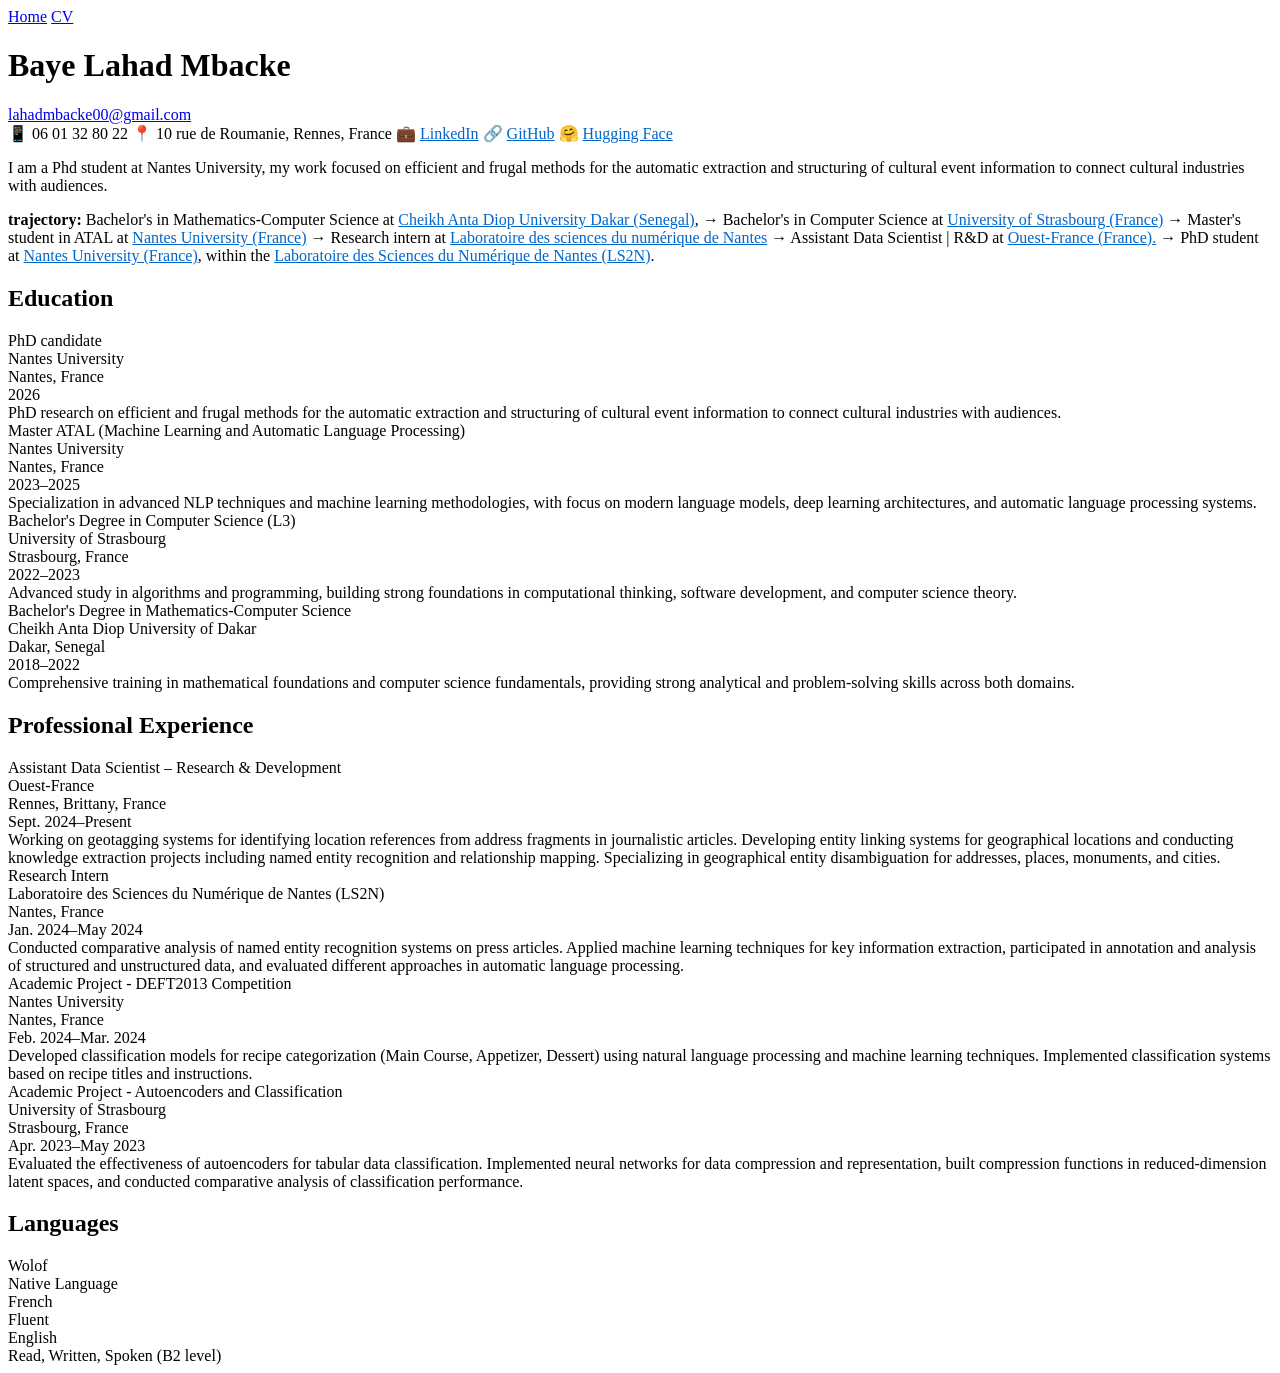
==== index.html @ a0cde493 "Update my resume" ====
<!DOCTYPE html>
<html lang="en">
<head>
    <meta charset="UTF-8">
    <meta name="viewport" content="width=device-width, initial-scale=1.0">
    <link rel="stylesheet" href="style.css">


    <title>Baye Lahad Mbacke</title>

</head>
<body>
    <nav class="nav">
        <a href="#" class="active">Home</a>
       <!-- <a href="#">Research</a>
        <a href="#">Publications</a>
        <a href="#">Code & Data</a>
        <a href="#">Students</a>
        <a href="#">Service</a> -->
         <a href="Resume_PHD.pdf" target="_blank">CV</a>
    </nav>

    <div class="header">
        <h1 class="name">Baye Lahad Mbacke</h1>
        <a href="mailto:lahadmbacke00@gmail.com" class="email">lahadmbacke00@gmail.com</a>
        
        <div class="contact-info">
            <span>📱 06 01 32 80 22</span>
            <span>📍 10 rue de Roumanie, Rennes, France</span>
            <span>💼 <a href="https://linkedin.com/in/baye-lahad-mbacke" style="color: #0066cc;">LinkedIn</a></span>
            <span>🔗 <a href="https://github.com/LahadMbacke" style="color: #0066cc;">GitHub</a></span>
            <span>🤗 <a href="https://huggingface.co/Lahad" style="color: #0066cc;">Hugging Face</a></span>

        </div>
        
        <p class="bio">
            I am a Phd student at Nantes University, my work focused on efficient and frugal 
            methods for the automatic extraction and structuring of cultural event information
            to connect cultural industries with audiences.
        </p>
        
        <p class="trajectory">
            <strong>trajectory:</strong> Bachelor's in Mathematics-Computer Science at <span><a href="https://www.ucad.sn/" style="color: #0066cc;">Cheikh Anta Diop University Dakar (Senegal)</a></span>, 
            → Bachelor's in Computer Science at <span><a href="https://www.unistra.fr/" style="color: #0066cc;">University of Strasbourg (France)</a></span>
            → Master's student in ATAL at <span><a href="https://www.univ-nantes.fr/" style="color: #0066cc;">Nantes University (France)</a></span> → Research intern at <span><a href="https://www.ls2n.fr/equipe/taln/" style="color: #0066cc;">Laboratoire des sciences du numérique de Nantes</a></span>
            → Assistant Data Scientist | R&D at <span><a href="https://www.ouest-france.fr/" style="color: #0066cc;">Ouest-France (France).</a></span>
            → PhD student at <span><a href="https://www.univ-nantes.fr/" style="color: #0066cc;">Nantes University (France)</a></span>, within the <span><a href="https://www.ls2n.fr/equipe/taln/" style="color: #0066cc;">Laboratoire des Sciences du Numérique de Nantes (LS2N)</a></span>.
        </p>
    </div>

    <div class="section">
        <h2>Education</h2>

         <div class="education-item">
            <div class="item-header">
                <div>
                    <div class="item-title">PhD candidate </div>
                    <div class="item-institution">Nantes University</div>
                    <div class="item-location">Nantes, France</div>
                </div>
                <div class="item-date">2026</div>
            </div>
            <div class="item-description">
            PhD research on efficient and frugal methods for the automatic extraction and structuring of cultural event information to connect cultural industries with audiences.        </div>
        
        <div class="education-item">
            <div class="item-header">
                <div>
                    <div class="item-title">Master ATAL (Machine Learning and Automatic Language Processing)</div>
                    <div class="item-institution">Nantes University</div>
                    <div class="item-location">Nantes, France</div>
                </div>
                <div class="item-date">2023–2025</div>
            </div>
            <div class="item-description">
                Specialization in advanced NLP techniques and machine learning methodologies, with focus on modern language models, deep learning architectures, and automatic language processing systems.
            </div>
        </div>

        <div class="education-item">
            <div class="item-header">
                <div>
                    <div class="item-title">Bachelor's Degree in Computer Science (L3)</div>
                    <div class="item-institution">University of Strasbourg</div>
                    <div class="item-location">Strasbourg, France</div>
                </div>
                <div class="item-date">2022–2023</div>
            </div>
            <div class="item-description">
                Advanced study in algorithms and programming, building strong foundations in computational thinking, software development, and computer science theory.
            </div>
        </div>

        <div class="education-item">
            <div class="item-header">
                <div>
                    <div class="item-title">Bachelor's Degree in Mathematics-Computer Science</div>
                    <div class="item-institution">Cheikh Anta Diop University of Dakar</div>
                    <div class="item-location">Dakar, Senegal</div>
                </div>
                <div class="item-date">2018–2022</div>
            </div>
            <div class="item-description">
                Comprehensive training in mathematical foundations and computer science fundamentals, providing strong analytical and problem-solving skills across both domains.
            </div>
        </div>
    </div>

    <div class="section">
        <h2>Professional Experience</h2>
        
        <div class="experience-item">
            <div class="item-header">
                <div>
                    <div class="item-title">Assistant Data Scientist – Research & Development</div>
                    <div class="item-institution">Ouest-France</div>
                    <div class="item-location">Rennes, Brittany, France</div>
                </div>
                <div class="item-date">Sept. 2024–Present</div>
            </div>
            <div class="item-description">
                Working on geotagging systems for identifying location references from address fragments in journalistic articles. Developing entity linking systems for geographical locations and conducting knowledge extraction projects including named entity recognition and relationship mapping. Specializing in geographical entity disambiguation for addresses, places, monuments, and cities.
            </div>
        </div>

        <div class="experience-item">
            <div class="item-header">
                <div>
                    <div class="item-title">Research Intern</div>
                    <div class="item-institution">Laboratoire des Sciences du Numérique de Nantes (LS2N)</div>
                    <div class="item-location">Nantes, France</div>
                </div>
                <div class="item-date">Jan. 2024–May 2024</div>
            </div>
            <div class="item-description">
                Conducted comparative analysis of named entity recognition systems on press articles. Applied machine learning techniques for key information extraction, participated in annotation and analysis of structured and unstructured data, and evaluated different approaches in automatic language processing.
            </div>
        </div>

        <div class="experience-item">
            <div class="item-header">
                <div>
                    <div class="item-title">Academic Project - DEFT2013 Competition</div>
                    <div class="item-institution">Nantes University</div>
                    <div class="item-location">Nantes, France</div>
                </div>
                <div class="item-date">Feb. 2024–Mar. 2024</div>
            </div>
            <div class="item-description">
                Developed classification models for recipe categorization (Main Course, Appetizer, Dessert) using natural language processing and machine learning techniques. Implemented classification systems based on recipe titles and instructions.
            </div>
        </div>

        <div class="experience-item">
            <div class="item-header">
                <div>
                    <div class="item-title">Academic Project - Autoencoders and Classification</div>
                    <div class="item-institution">University of Strasbourg</div>
                    <div class="item-location">Strasbourg, France</div>
                </div>
                <div class="item-date">Apr. 2023–May 2023</div>
            </div>
            <div class="item-description">
                Evaluated the effectiveness of autoencoders for tabular data classification. Implemented neural networks for data compression and representation, built compression functions in reduced-dimension latent spaces, and conducted comparative analysis of classification performance.
            </div>
        </div>
    </div>


    <div class="section">
        <h2>Languages</h2>
        <div class="languages-section">
            <div class="language-item">
                <div class="language-name">Wolof</div>
                <div class="language-level">Native Language</div>
            </div>
            <div class="language-item">
                <div class="language-name">French</div>
                <div class="language-level">Fluent</div>
            </div>
            <div class="language-item">
                <div class="language-name">English</div>
                <div class="language-level">Read, Written, Spoken (B2 level)</div>
            </div>
        </div>
    </div>
</body>
</html>
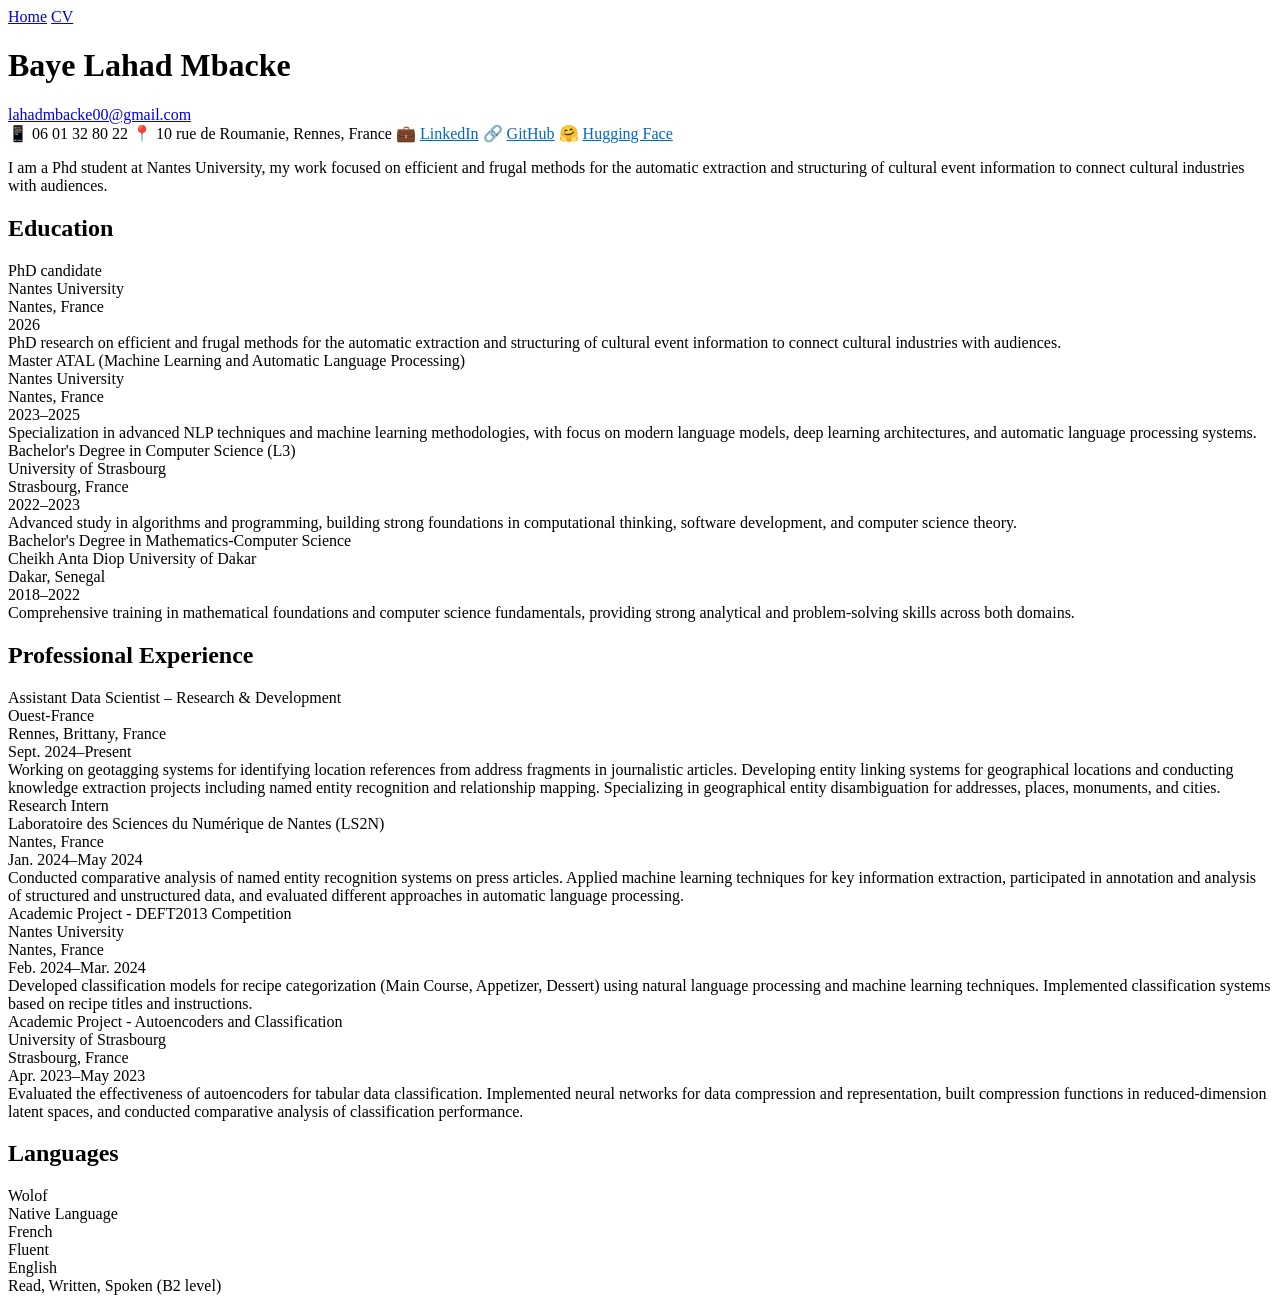
==== commit 176b7d11: "Comment out trajectory paragraph in index.html" ====
--- a/index.html
+++ b/index.html
@@ -39,13 +39,13 @@
             to connect cultural industries with audiences.
         </p>
         
-        <p class="trajectory">
+        <!-- <p class="trajectory">
             <strong>trajectory:</strong> Bachelor's in Mathematics-Computer Science at <span><a href="https://www.ucad.sn/" style="color: #0066cc;">Cheikh Anta Diop University Dakar (Senegal)</a></span>, 
             → Bachelor's in Computer Science at <span><a href="https://www.unistra.fr/" style="color: #0066cc;">University of Strasbourg (France)</a></span>
             → Master's student in ATAL at <span><a href="https://www.univ-nantes.fr/" style="color: #0066cc;">Nantes University (France)</a></span> → Research intern at <span><a href="https://www.ls2n.fr/equipe/taln/" style="color: #0066cc;">Laboratoire des sciences du numérique de Nantes</a></span>
             → Assistant Data Scientist | R&D at <span><a href="https://www.ouest-france.fr/" style="color: #0066cc;">Ouest-France (France).</a></span>
             → PhD student at <span><a href="https://www.univ-nantes.fr/" style="color: #0066cc;">Nantes University (France)</a></span>, within the <span><a href="https://www.ls2n.fr/equipe/taln/" style="color: #0066cc;">Laboratoire des Sciences du Numérique de Nantes (LS2N)</a></span>.
-        </p>
+        </p> -->
     </div>
 
     <div class="section">
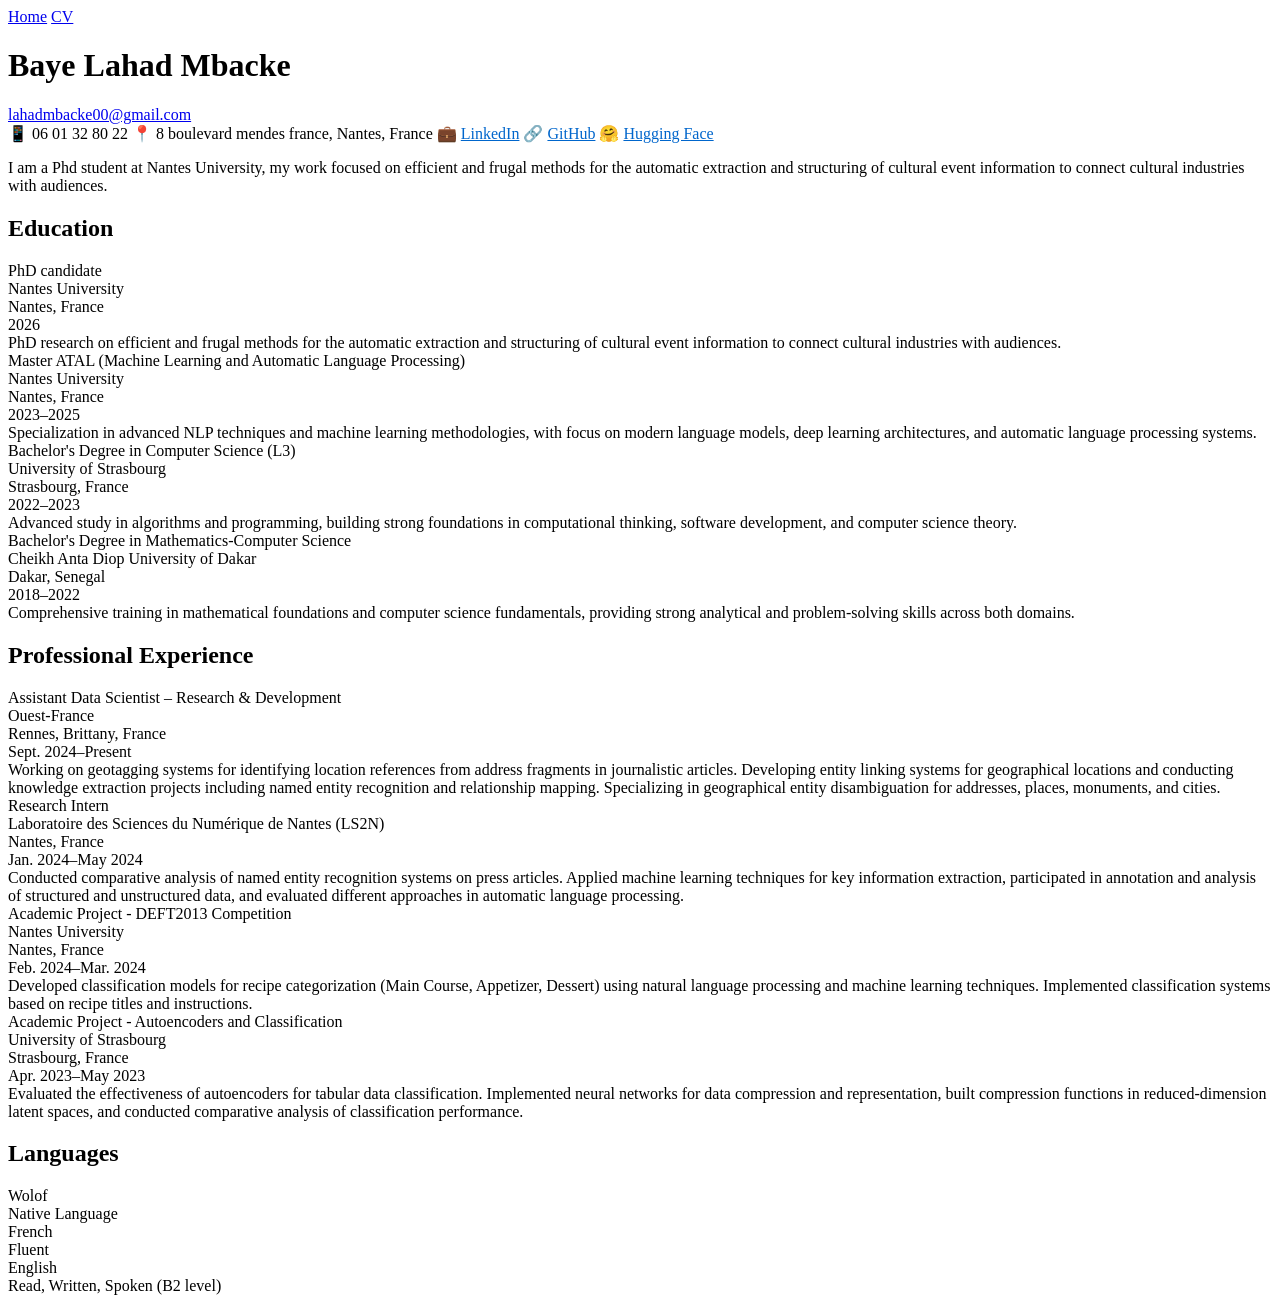
==== commit 65765589: "Update contact address in index.html" ====
--- a/index.html
+++ b/index.html
@@ -26,7 +26,7 @@
         
         <div class="contact-info">
             <span>📱 06 01 32 80 22</span>
-            <span>📍 10 rue de Roumanie, Rennes, France</span>
+            <span>📍 8 boulevard mendes france, Nantes, France</span>
             <span>💼 <a href="https://linkedin.com/in/baye-lahad-mbacke" style="color: #0066cc;">LinkedIn</a></span>
             <span>🔗 <a href="https://github.com/LahadMbacke" style="color: #0066cc;">GitHub</a></span>
             <span>🤗 <a href="https://huggingface.co/Lahad" style="color: #0066cc;">Hugging Face</a></span>
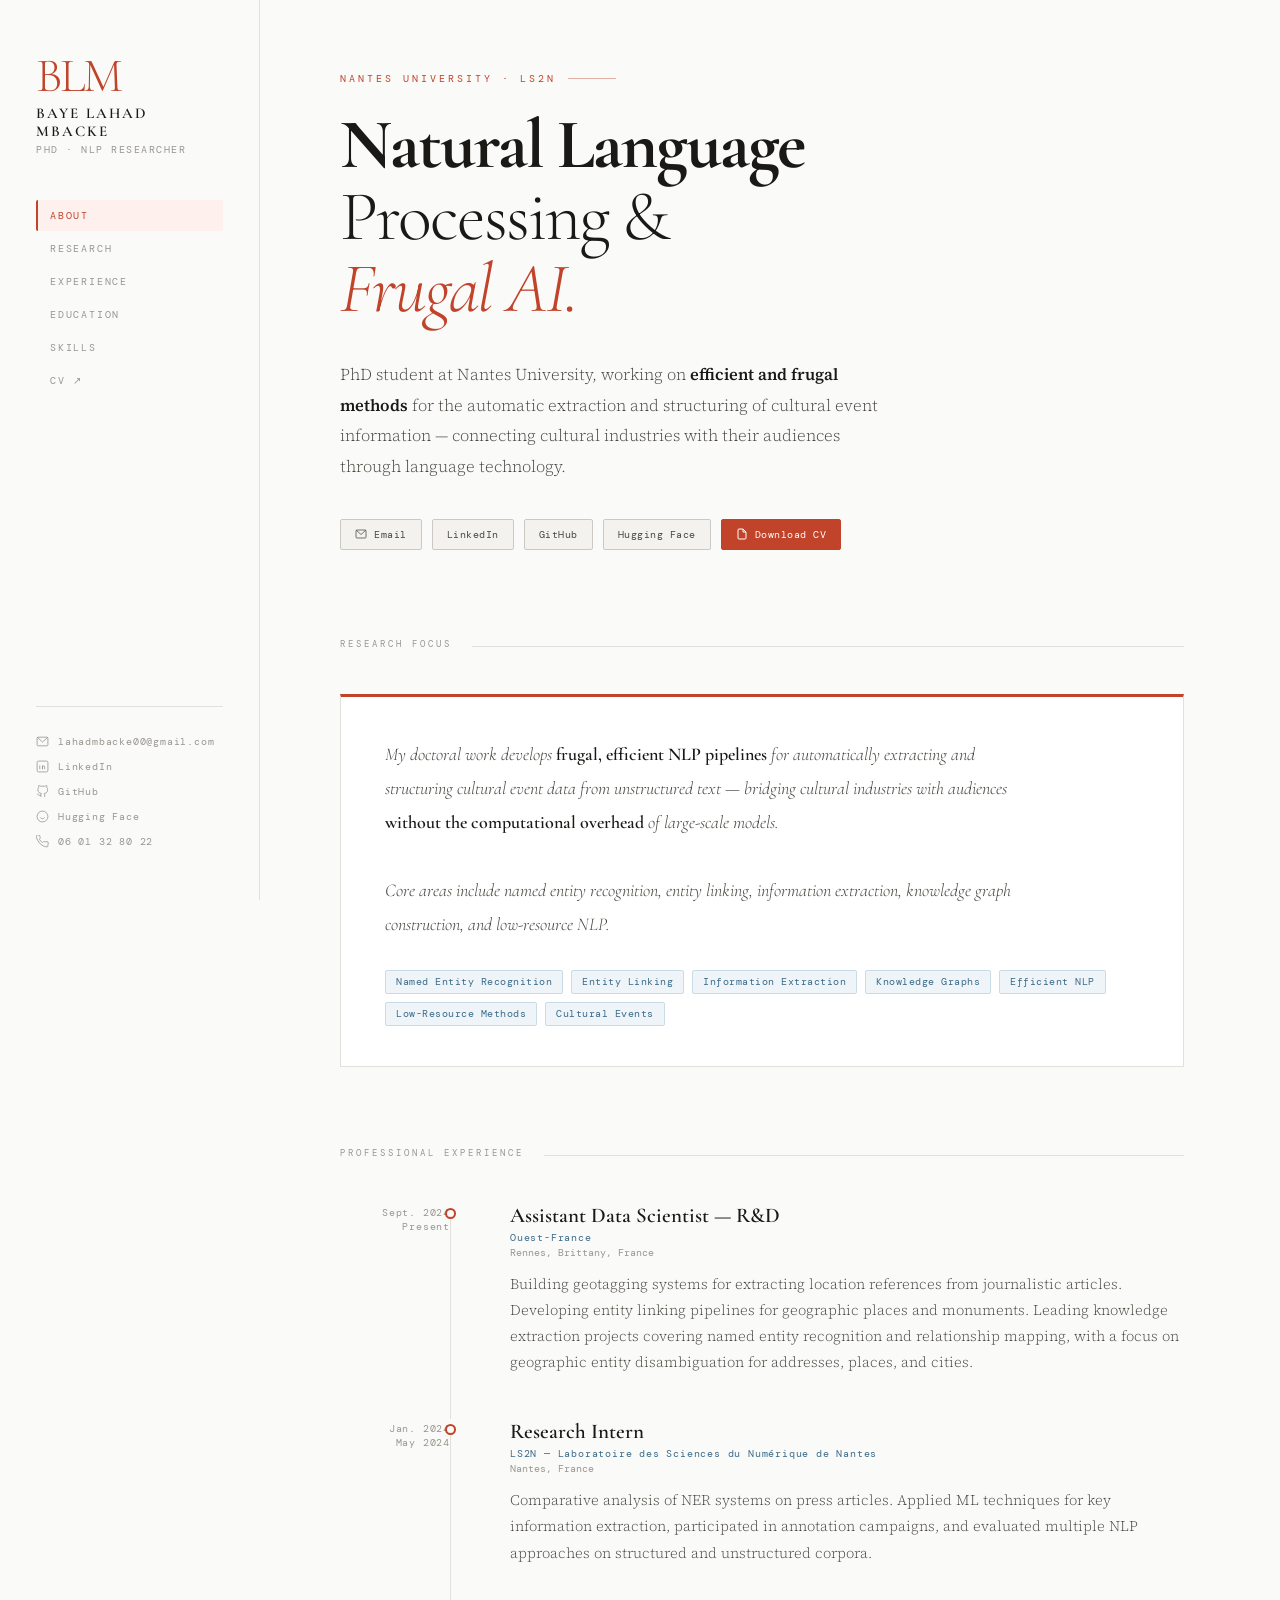
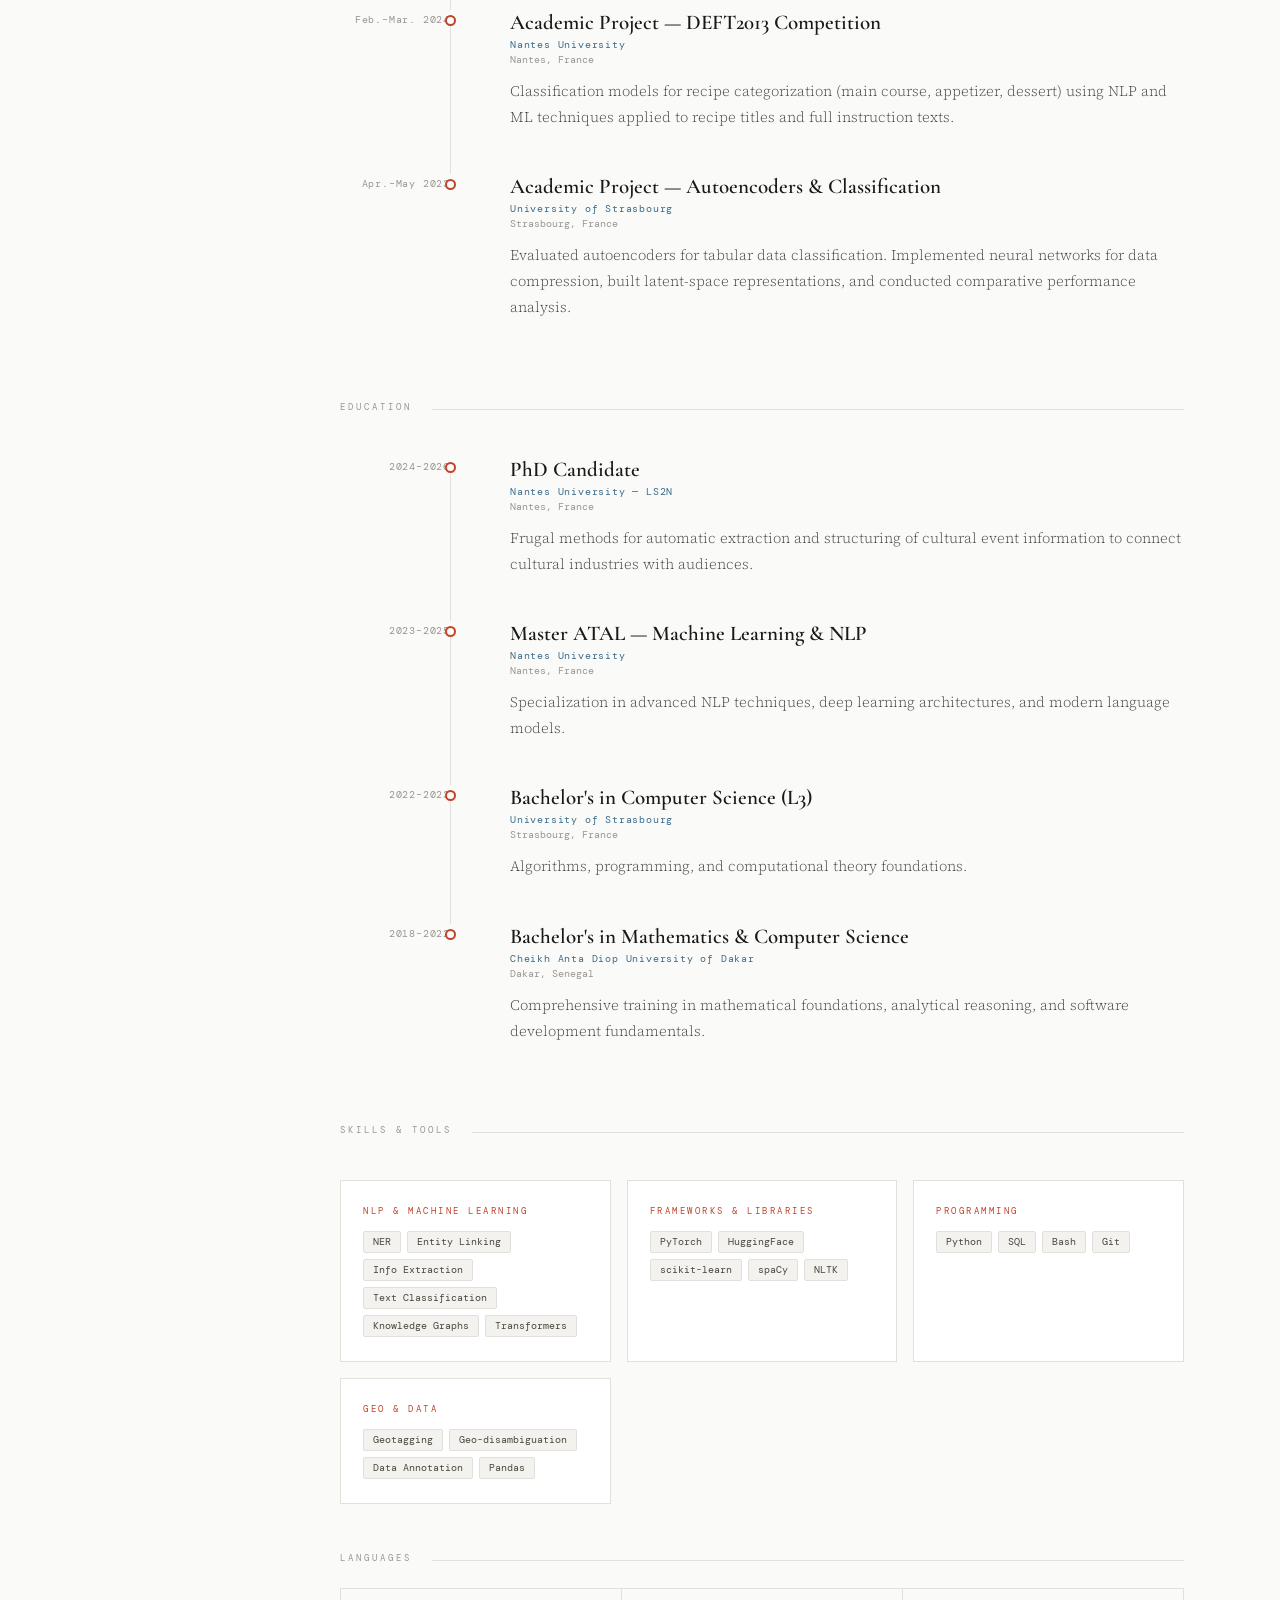
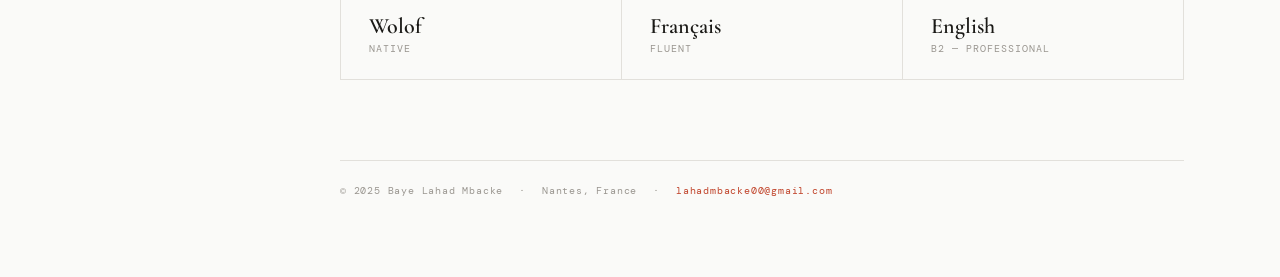
==== commit 4fee0d0a: "Update index.html new vers1" ====
--- a/index.html
+++ b/index.html
@@ -3,186 +3,725 @@
 <head>
     <meta charset="UTF-8">
     <meta name="viewport" content="width=device-width, initial-scale=1.0">
-    <link rel="stylesheet" href="style.css">
-
-
-    <title>Baye Lahad Mbacke</title>
-
+    <title>Baye Lahad Mbacke — NLP Researcher</title>
+    <link rel="preconnect" href="https://fonts.googleapis.com">
+    <link href="https://fonts.googleapis.com/css2?family=Cormorant+Garamond:ital,wght@0,300;0,400;0,600;0,700;1,300;1,400;1,600&family=DM+Mono:wght@300;400;500&family=Source+Serif+4:ital,opsz,wght@0,8..60,300;0,8..60,400;1,8..60,300;1,8..60,400&display=swap" rel="stylesheet">
+    <style>
+        :root {
+            --bg: #fafaf8;
+            --bg2: #f3f2ee;
+            --ink: #1a1916;
+            --ink2: #4a4740;
+            --muted: #9a9690;
+            --accent: #c0432a;
+            --accent2: #3a6b8a;
+            --border: #e2e0db;
+            --border2: #ccc9c2;
+        }
+
+        * { margin: 0; padding: 0; box-sizing: border-box; }
+        html { scroll-behavior: smooth; }
+
+        body {
+            font-family: 'Source Serif 4', Georgia, serif;
+            background: var(--bg);
+            color: var(--ink);
+            min-height: 100vh;
+            overflow-x: hidden;
+        }
+
+        .sidebar {
+            position: fixed;
+            left: 0; top: 0;
+            width: 260px;
+            height: 100vh;
+            background: var(--bg);
+            border-right: 1px solid var(--border);
+            display: flex;
+            flex-direction: column;
+            padding: 52px 36px;
+            z-index: 100;
+            animation: fadeIn 0.7s ease both;
+        }
+
+        @keyframes fadeIn { from { opacity: 0; } to { opacity: 1; } }
+        @keyframes fadeUp {
+            from { opacity: 0; transform: translateY(24px); }
+            to   { opacity: 1; transform: translateY(0); }
+        }
+
+        .sidebar-initial {
+            font-family: 'Cormorant Garamond', serif;
+            font-size: 48px;
+            font-weight: 300;
+            color: var(--accent);
+            line-height: 1;
+            letter-spacing: -2px;
+            margin-bottom: 4px;
+        }
+
+        .sidebar-name {
+            font-family: 'Cormorant Garamond', serif;
+            font-size: 15px;
+            font-weight: 600;
+            color: var(--ink);
+            letter-spacing: 2px;
+            text-transform: uppercase;
+            margin-bottom: 4px;
+        }
+
+        .sidebar-role {
+            font-family: 'DM Mono', monospace;
+            font-size: 9.5px;
+            color: var(--muted);
+            letter-spacing: 1.5px;
+            text-transform: uppercase;
+            margin-bottom: 44px;
+        }
+
+        .nav {
+            display: flex;
+            flex-direction: column;
+            gap: 2px;
+            flex: 1;
+        }
+
+        .nav a {
+            font-family: 'DM Mono', monospace;
+            font-size: 10px;
+            letter-spacing: 1.8px;
+            text-transform: uppercase;
+            color: var(--muted);
+            text-decoration: none;
+            padding: 9px 12px;
+            border-radius: 2px;
+            transition: all 0.2s;
+            border-left: 2px solid transparent;
+        }
+
+        .nav a:hover { color: var(--ink); background: var(--bg2); }
+        .nav a.active { color: var(--accent); border-left-color: var(--accent); background: #fdf0ed; }
+
+        .sidebar-links {
+            border-top: 1px solid var(--border);
+            padding-top: 28px;
+            display: flex;
+            flex-direction: column;
+            gap: 12px;
+        }
+
+        .sidebar-link {
+            display: flex;
+            align-items: center;
+            gap: 9px;
+            font-family: 'DM Mono', monospace;
+            font-size: 10px;
+            color: var(--muted);
+            text-decoration: none;
+            letter-spacing: 0.8px;
+            transition: color 0.2s;
+        }
+
+        .sidebar-link:hover { color: var(--accent); }
+        .sidebar-link svg { width: 13px; height: 13px; flex-shrink: 0; }
+
+        .main {
+            margin-left: 260px;
+            padding: 72px 96px 80px 80px;
+            max-width: 1100px;
+        }
+
+        .hero {
+            margin-bottom: 88px;
+            animation: fadeUp 0.8s 0.15s ease both;
+        }
+
+        .hero-eyebrow {
+            font-family: 'DM Mono', monospace;
+            font-size: 10px;
+            color: var(--accent);
+            letter-spacing: 3px;
+            text-transform: uppercase;
+            margin-bottom: 24px;
+            display: flex;
+            align-items: center;
+            gap: 12px;
+        }
+
+        .hero-eyebrow::after {
+            content: '';
+            height: 1px;
+            width: 48px;
+            background: var(--accent);
+            opacity: 0.4;
+            display: inline-block;
+        }
+
+        .hero-title {
+            font-family: 'Cormorant Garamond', serif;
+            font-size: clamp(52px, 5.5vw, 82px);
+            font-weight: 300;
+            line-height: 1.02;
+            color: var(--ink);
+            letter-spacing: -2px;
+            margin-bottom: 36px;
+        }
+
+        .hero-title strong { font-weight: 700; }
+        .hero-title em { font-style: italic; color: var(--accent); }
+
+        .hero-bio {
+            font-size: 16.5px;
+            line-height: 1.85;
+            color: var(--ink2);
+            max-width: 540px;
+            margin-bottom: 36px;
+            font-weight: 300;
+        }
+
+        .hero-bio b { font-weight: 600; color: var(--ink); }
+
+        .hero-pills {
+            display: flex;
+            flex-wrap: wrap;
+            gap: 10px;
+            align-items: center;
+        }
+
+        .pill {
+            display: flex;
+            align-items: center;
+            gap: 7px;
+            font-family: 'DM Mono', monospace;
+            font-size: 10px;
+            color: var(--ink2);
+            background: var(--bg2);
+            border: 1px solid var(--border2);
+            border-radius: 2px;
+            padding: 8px 14px;
+            text-decoration: none;
+            letter-spacing: 0.5px;
+            transition: all 0.2s;
+        }
+
+        .pill:hover { color: var(--accent); border-color: var(--accent); background: #fdf0ed; }
+        .pill svg { width: 12px; height: 12px; }
+
+        .pill-cta { background: var(--accent); color: #fff; border-color: var(--accent); }
+        .pill-cta:hover { background: #a8371f; border-color: #a8371f; color: #fff; }
+
+        .section { margin-bottom: 80px; animation: fadeUp 0.8s 0.3s ease both; }
+
+        .section-head {
+            display: flex;
+            align-items: baseline;
+            gap: 20px;
+            margin-bottom: 44px;
+        }
+
+        .section-label {
+            font-family: 'DM Mono', monospace;
+            font-size: 9px;
+            color: var(--muted);
+            letter-spacing: 3px;
+            text-transform: uppercase;
+            white-space: nowrap;
+        }
+
+        .section-rule { height: 1px; background: var(--border); flex: 1; margin-bottom: 2px; }
+
+        .research-card {
+            border: 1px solid var(--border);
+            border-top: 3px solid var(--accent);
+            background: #fff;
+            padding: 40px 44px;
+        }
+
+        .research-quote {
+            font-family: 'Cormorant Garamond', serif;
+            font-size: 18px;
+            font-style: italic;
+            line-height: 1.9;
+            color: var(--ink2);
+            font-weight: 300;
+            max-width: 640px;
+        }
+
+        .research-quote strong { font-style: normal; font-weight: 600; color: var(--ink); }
+
+        .research-tags {
+            display: flex;
+            flex-wrap: wrap;
+            gap: 8px;
+            margin-top: 28px;
+        }
+
+        .research-tag {
+            font-family: 'DM Mono', monospace;
+            font-size: 9.5px;
+            color: var(--accent2);
+            background: #eef4f8;
+            border: 1px solid #c8dce8;
+            border-radius: 2px;
+            padding: 5px 10px;
+            letter-spacing: 0.5px;
+        }
+
+        .timeline { display: flex; flex-direction: column; }
+
+        .tl-item {
+            display: grid;
+            grid-template-columns: 110px 1fr;
+            gap: 0 36px;
+            padding-bottom: 44px;
+            position: relative;
+        }
+
+        .tl-item:last-child { padding-bottom: 0; }
+
+        .tl-item::after {
+            content: '';
+            position: absolute;
+            left: 110px;
+            top: 9px;
+            bottom: 0;
+            width: 1px;
+            background: var(--border);
+        }
+
+        .tl-item:last-child::after { display: none; }
+
+        .tl-dot {
+            position: absolute;
+            left: 105px;
+            top: 5px;
+            width: 11px;
+            height: 11px;
+            border-radius: 50%;
+            background: var(--bg);
+            border: 2px solid var(--accent);
+            z-index: 2;
+        }
+
+        .tl-date {
+            font-family: 'DM Mono', monospace;
+            font-size: 9.5px;
+            color: var(--muted);
+            letter-spacing: 0.8px;
+            line-height: 1.5;
+            padding-top: 3px;
+            text-align: right;
+        }
+
+        .tl-body { padding-left: 24px; }
+
+        .tl-title {
+            font-family: 'Cormorant Garamond', serif;
+            font-size: 21px;
+            font-weight: 600;
+            color: var(--ink);
+            margin-bottom: 3px;
+            line-height: 1.2;
+        }
+
+        .tl-inst {
+            font-family: 'DM Mono', monospace;
+            font-size: 10px;
+            color: var(--accent2);
+            letter-spacing: 0.8px;
+            margin-bottom: 3px;
+        }
+
+        .tl-loc {
+            font-family: 'DM Mono', monospace;
+            font-size: 9.5px;
+            color: var(--muted);
+            margin-bottom: 12px;
+        }
+
+        .tl-desc {
+            font-size: 14.5px;
+            line-height: 1.8;
+            color: var(--ink2);
+            font-weight: 300;
+        }
+
+        .skills-grid {
+            display: grid;
+            grid-template-columns: repeat(auto-fit, minmax(210px, 1fr));
+            gap: 16px;
+        }
+
+        .skill-card {
+            background: #fff;
+            border: 1px solid var(--border);
+            padding: 24px 22px;
+            transition: border-color 0.2s, transform 0.2s;
+        }
+
+        .skill-card:hover { border-color: var(--accent); transform: translateY(-2px); }
+
+        .skill-card-label {
+            font-family: 'DM Mono', monospace;
+            font-size: 9px;
+            color: var(--accent);
+            letter-spacing: 2.5px;
+            text-transform: uppercase;
+            margin-bottom: 14px;
+        }
+
+        .skill-tags { display: flex; flex-wrap: wrap; gap: 6px; }
+
+        .skill-tag {
+            font-family: 'DM Mono', monospace;
+            font-size: 9.5px;
+            color: var(--ink2);
+            background: var(--bg2);
+            border: 1px solid var(--border);
+            padding: 4px 9px;
+            border-radius: 2px;
+        }
+
+        .lang-row {
+            display: flex;
+            gap: 0;
+            border: 1px solid var(--border);
+            overflow: hidden;
+        }
+
+        .lang-item {
+            flex: 1;
+            padding: 24px 28px;
+            border-right: 1px solid var(--border);
+        }
+
+        .lang-item:last-child { border-right: none; }
+
+        .lang-name {
+            font-family: 'Cormorant Garamond', serif;
+            font-size: 22px;
+            font-weight: 600;
+            color: var(--ink);
+            margin-bottom: 4px;
+        }
+
+        .lang-level {
+            font-family: 'DM Mono', monospace;
+            font-size: 9.5px;
+            color: var(--muted);
+            letter-spacing: 1px;
+            text-transform: uppercase;
+        }
+
+        footer {
+            margin-top: 64px;
+            padding-top: 24px;
+            border-top: 1px solid var(--border);
+            font-family: 'DM Mono', monospace;
+            font-size: 9.5px;
+            color: var(--muted);
+            letter-spacing: 0.8px;
+            display: flex;
+            gap: 16px;
+        }
+
+        footer a { color: var(--accent); text-decoration: none; }
+
+        @media (max-width: 860px) {
+            .sidebar {
+                position: static;
+                width: 100%;
+                height: auto;
+                flex-direction: row;
+                flex-wrap: wrap;
+                padding: 28px 24px;
+                border-right: none;
+                border-bottom: 1px solid var(--border);
+                gap: 20px;
+                align-items: flex-start;
+            }
+
+            .nav { flex-direction: row; flex-wrap: wrap; flex: none; gap: 4px; }
+            .nav a { border-left: none; border-bottom: 2px solid transparent; }
+            .nav a.active { border-bottom-color: var(--accent); background: none; }
+            .sidebar-links { flex-direction: row; border-top: none; padding-top: 0; }
+
+            .main { margin-left: 0; padding: 36px 24px 64px; }
+            .tl-item { grid-template-columns: 80px 1fr; gap: 0 20px; }
+            .hero-title { letter-spacing: -1px; }
+            .lang-row { flex-direction: column; }
+            .lang-item { border-right: none; border-bottom: 1px solid var(--border); }
+            .lang-item:last-child { border-bottom: none; }
+        }
+    </style>
 </head>
 <body>
+
+<aside class="sidebar">
+    <div>
+        <div class="sidebar-initial">BLM</div>
+        <div class="sidebar-name">Baye Lahad Mbacke</div>
+        <div class="sidebar-role">PhD · NLP Researcher</div>
+    </div>
+
     <nav class="nav">
-        <a href="#" class="active">Home</a>
-       <!-- <a href="#">Research</a>
-        <a href="#">Publications</a>
-        <a href="#">Code & Data</a>
-        <a href="#">Students</a>
-        <a href="#">Service</a> -->
-         <a href="Resume_PHD.pdf" target="_blank">CV</a>
+        <a href="#about" class="active">About</a>
+        <a href="#research">Research</a>
+        <a href="#experience">Experience</a>
+        <a href="#education">Education</a>
+        <a href="#skills">Skills</a>
+        <a href="Resume_PHD.pdf" target="_blank">CV ↗</a>
     </nav>
 
-    <div class="header">
-        <h1 class="name">Baye Lahad Mbacke</h1>
-        <a href="mailto:lahadmbacke00@gmail.com" class="email">lahadmbacke00@gmail.com</a>
-        
-        <div class="contact-info">
-            <span>📱 06 01 32 80 22</span>
-            <span>📍 8 boulevard mendes france, Nantes, France</span>
-            <span>💼 <a href="https://linkedin.com/in/baye-lahad-mbacke" style="color: #0066cc;">LinkedIn</a></span>
-            <span>🔗 <a href="https://github.com/LahadMbacke" style="color: #0066cc;">GitHub</a></span>
-            <span>🤗 <a href="https://huggingface.co/Lahad" style="color: #0066cc;">Hugging Face</a></span>
-
-        </div>
-        
-        <p class="bio">
-            I am a Phd student at Nantes University, my work focused on efficient and frugal 
-            methods for the automatic extraction and structuring of cultural event information
-            to connect cultural industries with audiences.
+    <div class="sidebar-links">
+        <a href="mailto:lahadmbacke00@gmail.com" class="sidebar-link">
+            <svg viewBox="0 0 24 24" fill="none" stroke="currentColor" stroke-width="1.5"><rect x="2" y="4" width="20" height="16" rx="2"/><polyline points="2,4 12,13 22,4"/></svg>
+            lahadmbacke00@gmail.com
+        </a>
+        <a href="https://linkedin.com/in/baye-lahad-mbacke" target="_blank" class="sidebar-link">
+            <svg viewBox="0 0 24 24" fill="none" stroke="currentColor" stroke-width="1.5"><rect x="2" y="2" width="20" height="20" rx="3"/><path d="M7 10v7M7 7v.01M12 17v-4a2 2 0 014 0v4M12 10v7"/></svg>
+            LinkedIn
+        </a>
+        <a href="https://github.com/LahadMbacke" target="_blank" class="sidebar-link">
+            <svg viewBox="0 0 24 24" fill="none" stroke="currentColor" stroke-width="1.5"><path d="M9 19c-5 1.5-5-2.5-7-3m14 6v-3.87a3.37 3.37 0 00-.94-2.61c3.14-.35 6.44-1.54 6.44-7A5.44 5.44 0 0020 4.77 5.07 5.07 0 0019.91 1S18.73.65 16 2.48a13.38 13.38 0 00-7 0C6.27.65 5.09 1 5.09 1A5.07 5.07 0 005 4.77a5.44 5.44 0 00-1.5 3.78c0 5.42 3.3 6.61 6.44 7A3.37 3.37 0 009 18.13V22"/></svg>
+            GitHub
+        </a>
+        <a href="https://huggingface.co/Lahad" target="_blank" class="sidebar-link">
+            <svg viewBox="0 0 24 24" fill="none" stroke="currentColor" stroke-width="1.5"><circle cx="12" cy="12" r="10"/><path d="M8 14s1.5 2 4 2 4-2 4-2"/><line x1="9" y1="9" x2="9.01" y2="9"/><line x1="15" y1="9" x2="15.01" y2="9"/></svg>
+            Hugging Face
+        </a>
+        <a href="tel:0601328022" class="sidebar-link">
+            <svg viewBox="0 0 24 24" fill="none" stroke="currentColor" stroke-width="1.5"><path d="M22 16.92v3a2 2 0 01-2.18 2 19.79 19.79 0 01-8.63-3.07A19.5 19.5 0 013.07 9.81 19.79 19.79 0 01.06 1.17 2 2 0 012 0h3a2 2 0 012 1.72c.127.96.361 1.903.7 2.81a2 2 0 01-.45 2.11L6.09 7.91a16 16 0 006 6l1.27-1.27a2 2 0 012.11-.45c.907.339 1.85.573 2.81.7A2 2 0 0122 16.92z"/></svg>
+            06 01 32 80 22
+        </a>
+    </div>
+</aside>
+
+<main class="main">
+
+    <section id="about" class="hero">
+        <div class="hero-eyebrow">Nantes University · LS2N</div>
+        <h1 class="hero-title">
+            <strong>Natural Language</strong><br>
+            Processing &<br>
+            <em>Frugal AI.</em>
+        </h1>
+        <p class="hero-bio">
+            PhD student at Nantes University, working on <b>efficient and frugal methods</b> for the automatic extraction and structuring of cultural event information — connecting cultural industries with their audiences through language technology.
         </p>
-        
-        <!-- <p class="trajectory">
-            <strong>trajectory:</strong> Bachelor's in Mathematics-Computer Science at <span><a href="https://www.ucad.sn/" style="color: #0066cc;">Cheikh Anta Diop University Dakar (Senegal)</a></span>, 
-            → Bachelor's in Computer Science at <span><a href="https://www.unistra.fr/" style="color: #0066cc;">University of Strasbourg (France)</a></span>
-            → Master's student in ATAL at <span><a href="https://www.univ-nantes.fr/" style="color: #0066cc;">Nantes University (France)</a></span> → Research intern at <span><a href="https://www.ls2n.fr/equipe/taln/" style="color: #0066cc;">Laboratoire des sciences du numérique de Nantes</a></span>
-            → Assistant Data Scientist | R&D at <span><a href="https://www.ouest-france.fr/" style="color: #0066cc;">Ouest-France (France).</a></span>
-            → PhD student at <span><a href="https://www.univ-nantes.fr/" style="color: #0066cc;">Nantes University (France)</a></span>, within the <span><a href="https://www.ls2n.fr/equipe/taln/" style="color: #0066cc;">Laboratoire des Sciences du Numérique de Nantes (LS2N)</a></span>.
-        </p> -->
-    </div>
-
-    <div class="section">
-        <h2>Education</h2>
-
-         <div class="education-item">
-            <div class="item-header">
-                <div>
-                    <div class="item-title">PhD candidate </div>
-                    <div class="item-institution">Nantes University</div>
-                    <div class="item-location">Nantes, France</div>
-                </div>
-                <div class="item-date">2026</div>
-            </div>
-            <div class="item-description">
-            PhD research on efficient and frugal methods for the automatic extraction and structuring of cultural event information to connect cultural industries with audiences.        </div>
-        
-        <div class="education-item">
-            <div class="item-header">
-                <div>
-                    <div class="item-title">Master ATAL (Machine Learning and Automatic Language Processing)</div>
-                    <div class="item-institution">Nantes University</div>
-                    <div class="item-location">Nantes, France</div>
-                </div>
-                <div class="item-date">2023–2025</div>
-            </div>
-            <div class="item-description">
-                Specialization in advanced NLP techniques and machine learning methodologies, with focus on modern language models, deep learning architectures, and automatic language processing systems.
-            </div>
-        </div>
-
-        <div class="education-item">
-            <div class="item-header">
-                <div>
-                    <div class="item-title">Bachelor's Degree in Computer Science (L3)</div>
-                    <div class="item-institution">University of Strasbourg</div>
-                    <div class="item-location">Strasbourg, France</div>
-                </div>
-                <div class="item-date">2022–2023</div>
-            </div>
-            <div class="item-description">
-                Advanced study in algorithms and programming, building strong foundations in computational thinking, software development, and computer science theory.
-            </div>
-        </div>
-
-        <div class="education-item">
-            <div class="item-header">
-                <div>
-                    <div class="item-title">Bachelor's Degree in Mathematics-Computer Science</div>
-                    <div class="item-institution">Cheikh Anta Diop University of Dakar</div>
-                    <div class="item-location">Dakar, Senegal</div>
-                </div>
-                <div class="item-date">2018–2022</div>
-            </div>
-            <div class="item-description">
-                Comprehensive training in mathematical foundations and computer science fundamentals, providing strong analytical and problem-solving skills across both domains.
-            </div>
-        </div>
-    </div>
-
-    <div class="section">
-        <h2>Professional Experience</h2>
-        
-        <div class="experience-item">
-            <div class="item-header">
-                <div>
-                    <div class="item-title">Assistant Data Scientist – Research & Development</div>
-                    <div class="item-institution">Ouest-France</div>
-                    <div class="item-location">Rennes, Brittany, France</div>
-                </div>
-                <div class="item-date">Sept. 2024–Present</div>
-            </div>
-            <div class="item-description">
-                Working on geotagging systems for identifying location references from address fragments in journalistic articles. Developing entity linking systems for geographical locations and conducting knowledge extraction projects including named entity recognition and relationship mapping. Specializing in geographical entity disambiguation for addresses, places, monuments, and cities.
-            </div>
-        </div>
-
-        <div class="experience-item">
-            <div class="item-header">
-                <div>
-                    <div class="item-title">Research Intern</div>
-                    <div class="item-institution">Laboratoire des Sciences du Numérique de Nantes (LS2N)</div>
-                    <div class="item-location">Nantes, France</div>
-                </div>
-                <div class="item-date">Jan. 2024–May 2024</div>
-            </div>
-            <div class="item-description">
-                Conducted comparative analysis of named entity recognition systems on press articles. Applied machine learning techniques for key information extraction, participated in annotation and analysis of structured and unstructured data, and evaluated different approaches in automatic language processing.
-            </div>
-        </div>
-
-        <div class="experience-item">
-            <div class="item-header">
-                <div>
-                    <div class="item-title">Academic Project - DEFT2013 Competition</div>
-                    <div class="item-institution">Nantes University</div>
-                    <div class="item-location">Nantes, France</div>
-                </div>
-                <div class="item-date">Feb. 2024–Mar. 2024</div>
-            </div>
-            <div class="item-description">
-                Developed classification models for recipe categorization (Main Course, Appetizer, Dessert) using natural language processing and machine learning techniques. Implemented classification systems based on recipe titles and instructions.
-            </div>
-        </div>
-
-        <div class="experience-item">
-            <div class="item-header">
-                <div>
-                    <div class="item-title">Academic Project - Autoencoders and Classification</div>
-                    <div class="item-institution">University of Strasbourg</div>
-                    <div class="item-location">Strasbourg, France</div>
-                </div>
-                <div class="item-date">Apr. 2023–May 2023</div>
-            </div>
-            <div class="item-description">
-                Evaluated the effectiveness of autoencoders for tabular data classification. Implemented neural networks for data compression and representation, built compression functions in reduced-dimension latent spaces, and conducted comparative analysis of classification performance.
-            </div>
-        </div>
-    </div>
-
-
-    <div class="section">
-        <h2>Languages</h2>
-        <div class="languages-section">
-            <div class="language-item">
-                <div class="language-name">Wolof</div>
-                <div class="language-level">Native Language</div>
-            </div>
-            <div class="language-item">
-                <div class="language-name">French</div>
-                <div class="language-level">Fluent</div>
-            </div>
-            <div class="language-item">
-                <div class="language-name">English</div>
-                <div class="language-level">Read, Written, Spoken (B2 level)</div>
-            </div>
-        </div>
-    </div>
+        <div class="hero-pills">
+            <a href="mailto:lahadmbacke00@gmail.com" class="pill">
+                <svg viewBox="0 0 24 24" fill="none" stroke="currentColor" stroke-width="1.5"><rect x="2" y="4" width="20" height="16" rx="2"/><polyline points="2,4 12,13 22,4"/></svg>
+                Email
+            </a>
+            <a href="https://linkedin.com/in/baye-lahad-mbacke" target="_blank" class="pill">LinkedIn</a>
+            <a href="https://github.com/LahadMbacke" target="_blank" class="pill">GitHub</a>
+            <a href="https://huggingface.co/Lahad" target="_blank" class="pill">Hugging Face</a>
+            <a href="Resume_PHD.pdf" target="_blank" class="pill pill-cta">
+                <svg viewBox="0 0 24 24" fill="none" stroke="currentColor" stroke-width="2" width="12" height="12"><path d="M14 2H6a2 2 0 00-2 2v16a2 2 0 002 2h12a2 2 0 002-2V8z"/><polyline points="14 2 14 8 20 8"/></svg>
+                Download CV
+            </a>
+        </div>
+    </section>
+
+    <section id="research" class="section">
+        <div class="section-head">
+            <span class="section-label">Research Focus</span>
+            <div class="section-rule"></div>
+        </div>
+        <div class="research-card">
+            <p class="research-quote">
+                My doctoral work develops <strong>frugal, efficient NLP pipelines</strong> for automatically extracting and structuring cultural event data from unstructured text — bridging cultural industries with audiences <strong>without the computational overhead</strong> of large-scale models.
+                <br><br>
+                Core areas include named entity recognition, entity linking, information extraction, knowledge graph construction, and low-resource NLP.
+            </p>
+            <div class="research-tags">
+                <span class="research-tag">Named Entity Recognition</span>
+                <span class="research-tag">Entity Linking</span>
+                <span class="research-tag">Information Extraction</span>
+                <span class="research-tag">Knowledge Graphs</span>
+                <span class="research-tag">Efficient NLP</span>
+                <span class="research-tag">Low-Resource Methods</span>
+                <span class="research-tag">Cultural Events</span>
+            </div>
+        </div>
+    </section>
+
+    <section id="experience" class="section">
+        <div class="section-head">
+            <span class="section-label">Professional Experience</span>
+            <div class="section-rule"></div>
+        </div>
+        <div class="timeline">
+            <div class="tl-item">
+                <div class="tl-date">Sept. 2024<br>Present</div>
+                <div class="tl-dot"></div>
+                <div class="tl-body">
+                    <div class="tl-title">Assistant Data Scientist — R&D</div>
+                    <div class="tl-inst">Ouest-France</div>
+                    <div class="tl-loc">Rennes, Brittany, France</div>
+                    <div class="tl-desc">Building geotagging systems for extracting location references from journalistic articles. Developing entity linking pipelines for geographic places and monuments. Leading knowledge extraction projects covering named entity recognition and relationship mapping, with a focus on geographic entity disambiguation for addresses, places, and cities.</div>
+                </div>
+            </div>
+            <div class="tl-item">
+                <div class="tl-date">Jan. 2024<br>May 2024</div>
+                <div class="tl-dot"></div>
+                <div class="tl-body">
+                    <div class="tl-title">Research Intern</div>
+                    <div class="tl-inst">LS2N — Laboratoire des Sciences du Numérique de Nantes</div>
+                    <div class="tl-loc">Nantes, France</div>
+                    <div class="tl-desc">Comparative analysis of NER systems on press articles. Applied ML techniques for key information extraction, participated in annotation campaigns, and evaluated multiple NLP approaches on structured and unstructured corpora.</div>
+                </div>
+            </div>
+            <div class="tl-item">
+                <div class="tl-date">Feb.–Mar. 2024</div>
+                <div class="tl-dot"></div>
+                <div class="tl-body">
+                    <div class="tl-title">Academic Project — DEFT2013 Competition</div>
+                    <div class="tl-inst">Nantes University</div>
+                    <div class="tl-loc">Nantes, France</div>
+                    <div class="tl-desc">Classification models for recipe categorization (main course, appetizer, dessert) using NLP and ML techniques applied to recipe titles and full instruction texts.</div>
+                </div>
+            </div>
+            <div class="tl-item">
+                <div class="tl-date">Apr.–May 2023</div>
+                <div class="tl-dot"></div>
+                <div class="tl-body">
+                    <div class="tl-title">Academic Project — Autoencoders & Classification</div>
+                    <div class="tl-inst">University of Strasbourg</div>
+                    <div class="tl-loc">Strasbourg, France</div>
+                    <div class="tl-desc">Evaluated autoencoders for tabular data classification. Implemented neural networks for data compression, built latent-space representations, and conducted comparative performance analysis.</div>
+                </div>
+            </div>
+        </div>
+    </section>
+
+    <section id="education" class="section">
+        <div class="section-head">
+            <span class="section-label">Education</span>
+            <div class="section-rule"></div>
+        </div>
+        <div class="timeline">
+            <div class="tl-item">
+                <div class="tl-date">2024–2026</div>
+                <div class="tl-dot"></div>
+                <div class="tl-body">
+                    <div class="tl-title">PhD Candidate</div>
+                    <div class="tl-inst">Nantes University — LS2N</div>
+                    <div class="tl-loc">Nantes, France</div>
+                    <div class="tl-desc">Frugal methods for automatic extraction and structuring of cultural event information to connect cultural industries with audiences.</div>
+                </div>
+            </div>
+            <div class="tl-item">
+                <div class="tl-date">2023–2025</div>
+                <div class="tl-dot"></div>
+                <div class="tl-body">
+                    <div class="tl-title">Master ATAL — Machine Learning & NLP</div>
+                    <div class="tl-inst">Nantes University</div>
+                    <div class="tl-loc">Nantes, France</div>
+                    <div class="tl-desc">Specialization in advanced NLP techniques, deep learning architectures, and modern language models.</div>
+                </div>
+            </div>
+            <div class="tl-item">
+                <div class="tl-date">2022–2023</div>
+                <div class="tl-dot"></div>
+                <div class="tl-body">
+                    <div class="tl-title">Bachelor's in Computer Science (L3)</div>
+                    <div class="tl-inst">University of Strasbourg</div>
+                    <div class="tl-loc">Strasbourg, France</div>
+                    <div class="tl-desc">Algorithms, programming, and computational theory foundations.</div>
+                </div>
+            </div>
+            <div class="tl-item">
+                <div class="tl-date">2018–2022</div>
+                <div class="tl-dot"></div>
+                <div class="tl-body">
+                    <div class="tl-title">Bachelor's in Mathematics & Computer Science</div>
+                    <div class="tl-inst">Cheikh Anta Diop University of Dakar</div>
+                    <div class="tl-loc">Dakar, Senegal</div>
+                    <div class="tl-desc">Comprehensive training in mathematical foundations, analytical reasoning, and software development fundamentals.</div>
+                </div>
+            </div>
+        </div>
+    </section>
+
+    <section id="skills" class="section">
+        <div class="section-head">
+            <span class="section-label">Skills & Tools</span>
+            <div class="section-rule"></div>
+        </div>
+        <div class="skills-grid">
+            <div class="skill-card">
+                <div class="skill-card-label">NLP & Machine Learning</div>
+                <div class="skill-tags">
+                    <span class="skill-tag">NER</span>
+                    <span class="skill-tag">Entity Linking</span>
+                    <span class="skill-tag">Info Extraction</span>
+                    <span class="skill-tag">Text Classification</span>
+                    <span class="skill-tag">Knowledge Graphs</span>
+                    <span class="skill-tag">Transformers</span>
+                </div>
+            </div>
+            <div class="skill-card">
+                <div class="skill-card-label">Frameworks & Libraries</div>
+                <div class="skill-tags">
+                    <span class="skill-tag">PyTorch</span>
+                    <span class="skill-tag">HuggingFace</span>
+                    <span class="skill-tag">scikit-learn</span>
+                    <span class="skill-tag">spaCy</span>
+                    <span class="skill-tag">NLTK</span>
+                </div>
+            </div>
+            <div class="skill-card">
+                <div class="skill-card-label">Programming</div>
+                <div class="skill-tags">
+                    <span class="skill-tag">Python</span>
+                    <span class="skill-tag">SQL</span>
+                    <span class="skill-tag">Bash</span>
+                    <span class="skill-tag">Git</span>
+                </div>
+            </div>
+            <div class="skill-card">
+                <div class="skill-card-label">Geo & Data</div>
+                <div class="skill-tags">
+                    <span class="skill-tag">Geotagging</span>
+                    <span class="skill-tag">Geo-disambiguation</span>
+                    <span class="skill-tag">Data Annotation</span>
+                    <span class="skill-tag">Pandas</span>
+                </div>
+            </div>
+        </div>
+
+        <div style="margin-top: 48px;">
+            <div class="section-head" style="margin-bottom: 24px;">
+                <span class="section-label">Languages</span>
+                <div class="section-rule"></div>
+            </div>
+            <div class="lang-row">
+                <div class="lang-item">
+                    <div class="lang-name">Wolof</div>
+                    <div class="lang-level">Native</div>
+                </div>
+                <div class="lang-item">
+                    <div class="lang-name">Français</div>
+                    <div class="lang-level">Fluent</div>
+                </div>
+                <div class="lang-item">
+                    <div class="lang-name">English</div>
+                    <div class="lang-level">B2 — Professional</div>
+                </div>
+            </div>
+        </div>
+    </section>
+
+    <footer>
+        <span>© 2025 Baye Lahad Mbacke</span>
+        <span>·</span>
+        <span>Nantes, France</span>
+        <span>·</span>
+        <a href="mailto:lahadmbacke00@gmail.com">lahadmbacke00@gmail.com</a>
+    </footer>
+
+</main>
 </body>
 </html>
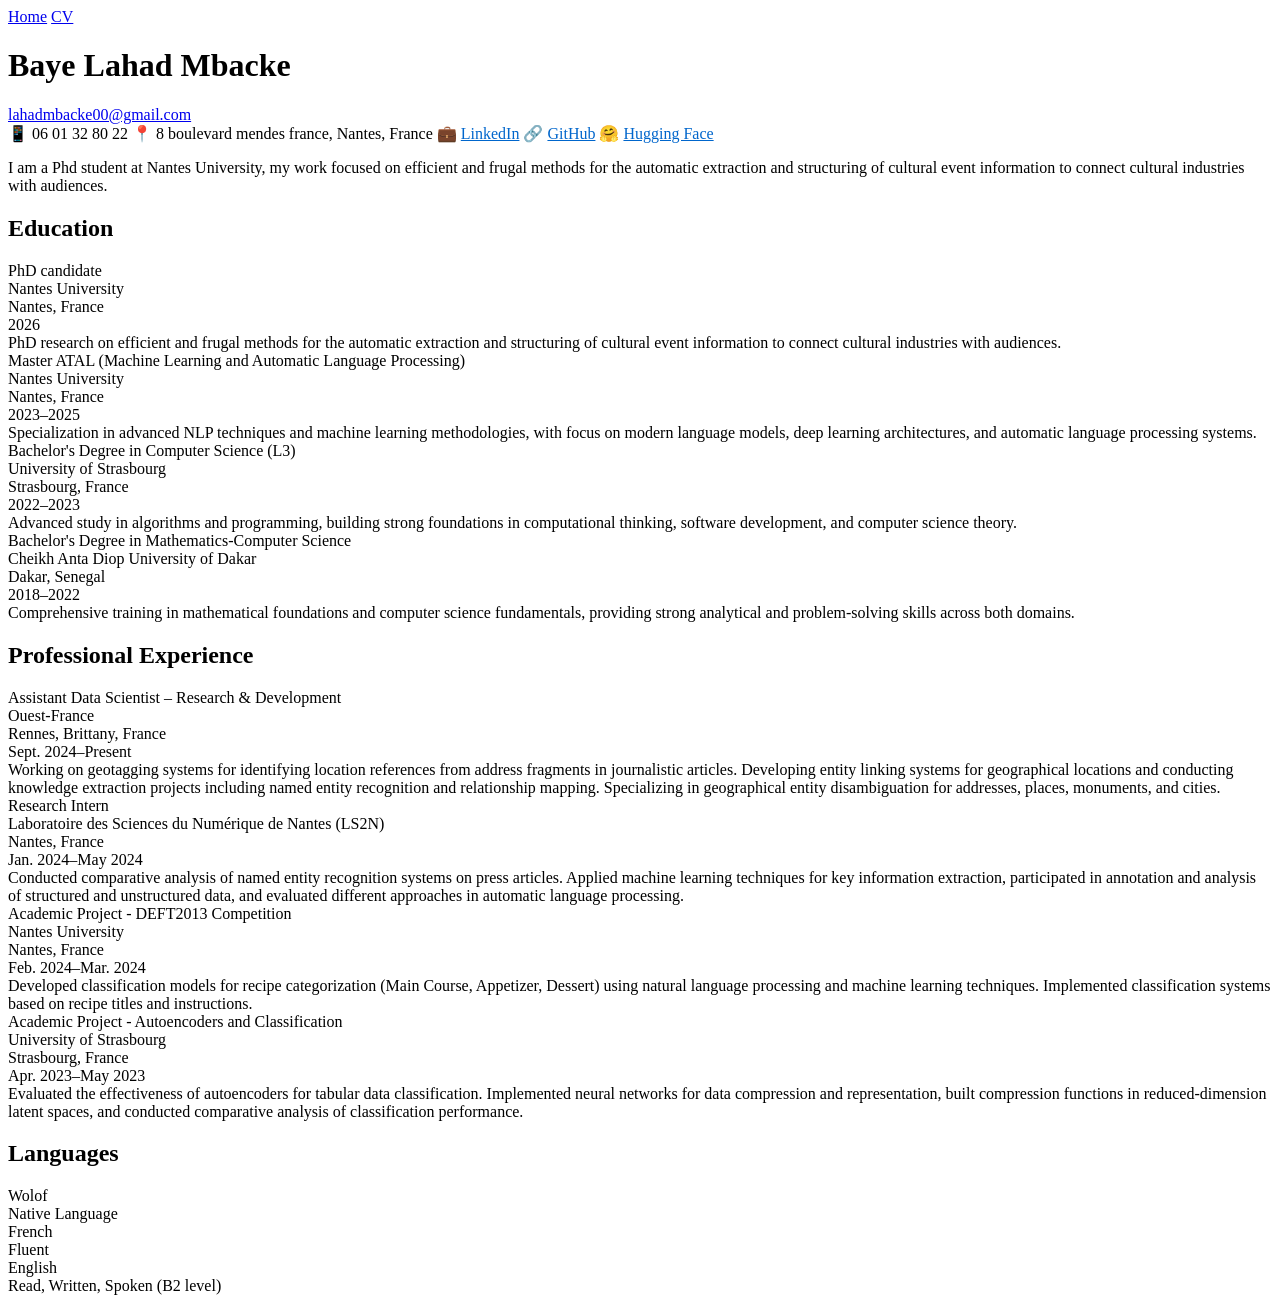
==== commit 4199b616: "Update index.html" ====
--- a/index.html
+++ b/index.html
@@ -3,725 +3,186 @@
 <head>
     <meta charset="UTF-8">
     <meta name="viewport" content="width=device-width, initial-scale=1.0">
-    <title>Baye Lahad Mbacke — NLP Researcher</title>
-    <link rel="preconnect" href="https://fonts.googleapis.com">
-    <link href="https://fonts.googleapis.com/css2?family=Cormorant+Garamond:ital,wght@0,300;0,400;0,600;0,700;1,300;1,400;1,600&family=DM+Mono:wght@300;400;500&family=Source+Serif+4:ital,opsz,wght@0,8..60,300;0,8..60,400;1,8..60,300;1,8..60,400&display=swap" rel="stylesheet">
-    <style>
-        :root {
-            --bg: #fafaf8;
-            --bg2: #f3f2ee;
-            --ink: #1a1916;
-            --ink2: #4a4740;
-            --muted: #9a9690;
-            --accent: #c0432a;
-            --accent2: #3a6b8a;
-            --border: #e2e0db;
-            --border2: #ccc9c2;
-        }
+    <link rel="stylesheet" href="style.css">
 
-        * { margin: 0; padding: 0; box-sizing: border-box; }
-        html { scroll-behavior: smooth; }
 
-        body {
-            font-family: 'Source Serif 4', Georgia, serif;
-            background: var(--bg);
-            color: var(--ink);
-            min-height: 100vh;
-            overflow-x: hidden;
-        }
+    <title>Baye Lahad Mbacke</title>
 
-        .sidebar {
-            position: fixed;
-            left: 0; top: 0;
-            width: 260px;
-            height: 100vh;
-            background: var(--bg);
-            border-right: 1px solid var(--border);
-            display: flex;
-            flex-direction: column;
-            padding: 52px 36px;
-            z-index: 100;
-            animation: fadeIn 0.7s ease both;
-        }
-
-        @keyframes fadeIn { from { opacity: 0; } to { opacity: 1; } }
-        @keyframes fadeUp {
-            from { opacity: 0; transform: translateY(24px); }
-            to   { opacity: 1; transform: translateY(0); }
-        }
-
-        .sidebar-initial {
-            font-family: 'Cormorant Garamond', serif;
-            font-size: 48px;
-            font-weight: 300;
-            color: var(--accent);
-            line-height: 1;
-            letter-spacing: -2px;
-            margin-bottom: 4px;
-        }
-
-        .sidebar-name {
-            font-family: 'Cormorant Garamond', serif;
-            font-size: 15px;
-            font-weight: 600;
-            color: var(--ink);
-            letter-spacing: 2px;
-            text-transform: uppercase;
-            margin-bottom: 4px;
-        }
-
-        .sidebar-role {
-            font-family: 'DM Mono', monospace;
-            font-size: 9.5px;
-            color: var(--muted);
-            letter-spacing: 1.5px;
-            text-transform: uppercase;
-            margin-bottom: 44px;
-        }
-
-        .nav {
-            display: flex;
-            flex-direction: column;
-            gap: 2px;
-            flex: 1;
-        }
-
-        .nav a {
-            font-family: 'DM Mono', monospace;
-            font-size: 10px;
-            letter-spacing: 1.8px;
-            text-transform: uppercase;
-            color: var(--muted);
-            text-decoration: none;
-            padding: 9px 12px;
-            border-radius: 2px;
-            transition: all 0.2s;
-            border-left: 2px solid transparent;
-        }
-
-        .nav a:hover { color: var(--ink); background: var(--bg2); }
-        .nav a.active { color: var(--accent); border-left-color: var(--accent); background: #fdf0ed; }
-
-        .sidebar-links {
-            border-top: 1px solid var(--border);
-            padding-top: 28px;
-            display: flex;
-            flex-direction: column;
-            gap: 12px;
-        }
-
-        .sidebar-link {
-            display: flex;
-            align-items: center;
-            gap: 9px;
-            font-family: 'DM Mono', monospace;
-            font-size: 10px;
-            color: var(--muted);
-            text-decoration: none;
-            letter-spacing: 0.8px;
-            transition: color 0.2s;
-        }
-
-        .sidebar-link:hover { color: var(--accent); }
-        .sidebar-link svg { width: 13px; height: 13px; flex-shrink: 0; }
-
-        .main {
-            margin-left: 260px;
-            padding: 72px 96px 80px 80px;
-            max-width: 1100px;
-        }
-
-        .hero {
-            margin-bottom: 88px;
-            animation: fadeUp 0.8s 0.15s ease both;
-        }
-
-        .hero-eyebrow {
-            font-family: 'DM Mono', monospace;
-            font-size: 10px;
-            color: var(--accent);
-            letter-spacing: 3px;
-            text-transform: uppercase;
-            margin-bottom: 24px;
-            display: flex;
-            align-items: center;
-            gap: 12px;
-        }
-
-        .hero-eyebrow::after {
-            content: '';
-            height: 1px;
-            width: 48px;
-            background: var(--accent);
-            opacity: 0.4;
-            display: inline-block;
-        }
-
-        .hero-title {
-            font-family: 'Cormorant Garamond', serif;
-            font-size: clamp(52px, 5.5vw, 82px);
-            font-weight: 300;
-            line-height: 1.02;
-            color: var(--ink);
-            letter-spacing: -2px;
-            margin-bottom: 36px;
-        }
-
-        .hero-title strong { font-weight: 700; }
-        .hero-title em { font-style: italic; color: var(--accent); }
-
-        .hero-bio {
-            font-size: 16.5px;
-            line-height: 1.85;
-            color: var(--ink2);
-            max-width: 540px;
-            margin-bottom: 36px;
-            font-weight: 300;
-        }
-
-        .hero-bio b { font-weight: 600; color: var(--ink); }
-
-        .hero-pills {
-            display: flex;
-            flex-wrap: wrap;
-            gap: 10px;
-            align-items: center;
-        }
-
-        .pill {
-            display: flex;
-            align-items: center;
-            gap: 7px;
-            font-family: 'DM Mono', monospace;
-            font-size: 10px;
-            color: var(--ink2);
-            background: var(--bg2);
-            border: 1px solid var(--border2);
-            border-radius: 2px;
-            padding: 8px 14px;
-            text-decoration: none;
-            letter-spacing: 0.5px;
-            transition: all 0.2s;
-        }
-
-        .pill:hover { color: var(--accent); border-color: var(--accent); background: #fdf0ed; }
-        .pill svg { width: 12px; height: 12px; }
-
-        .pill-cta { background: var(--accent); color: #fff; border-color: var(--accent); }
-        .pill-cta:hover { background: #a8371f; border-color: #a8371f; color: #fff; }
-
-        .section { margin-bottom: 80px; animation: fadeUp 0.8s 0.3s ease both; }
-
-        .section-head {
-            display: flex;
-            align-items: baseline;
-            gap: 20px;
-            margin-bottom: 44px;
-        }
-
-        .section-label {
-            font-family: 'DM Mono', monospace;
-            font-size: 9px;
-            color: var(--muted);
-            letter-spacing: 3px;
-            text-transform: uppercase;
-            white-space: nowrap;
-        }
-
-        .section-rule { height: 1px; background: var(--border); flex: 1; margin-bottom: 2px; }
-
-        .research-card {
-            border: 1px solid var(--border);
-            border-top: 3px solid var(--accent);
-            background: #fff;
-            padding: 40px 44px;
-        }
-
-        .research-quote {
-            font-family: 'Cormorant Garamond', serif;
-            font-size: 18px;
-            font-style: italic;
-            line-height: 1.9;
-            color: var(--ink2);
-            font-weight: 300;
-            max-width: 640px;
-        }
-
-        .research-quote strong { font-style: normal; font-weight: 600; color: var(--ink); }
-
-        .research-tags {
-            display: flex;
-            flex-wrap: wrap;
-            gap: 8px;
-            margin-top: 28px;
-        }
-
-        .research-tag {
-            font-family: 'DM Mono', monospace;
-            font-size: 9.5px;
-            color: var(--accent2);
-            background: #eef4f8;
-            border: 1px solid #c8dce8;
-            border-radius: 2px;
-            padding: 5px 10px;
-            letter-spacing: 0.5px;
-        }
-
-        .timeline { display: flex; flex-direction: column; }
-
-        .tl-item {
-            display: grid;
-            grid-template-columns: 110px 1fr;
-            gap: 0 36px;
-            padding-bottom: 44px;
-            position: relative;
-        }
-
-        .tl-item:last-child { padding-bottom: 0; }
-
-        .tl-item::after {
-            content: '';
-            position: absolute;
-            left: 110px;
-            top: 9px;
-            bottom: 0;
-            width: 1px;
-            background: var(--border);
-        }
-
-        .tl-item:last-child::after { display: none; }
-
-        .tl-dot {
-            position: absolute;
-            left: 105px;
-            top: 5px;
-            width: 11px;
-            height: 11px;
-            border-radius: 50%;
-            background: var(--bg);
-            border: 2px solid var(--accent);
-            z-index: 2;
-        }
-
-        .tl-date {
-            font-family: 'DM Mono', monospace;
-            font-size: 9.5px;
-            color: var(--muted);
-            letter-spacing: 0.8px;
-            line-height: 1.5;
-            padding-top: 3px;
-            text-align: right;
-        }
-
-        .tl-body { padding-left: 24px; }
-
-        .tl-title {
-            font-family: 'Cormorant Garamond', serif;
-            font-size: 21px;
-            font-weight: 600;
-            color: var(--ink);
-            margin-bottom: 3px;
-            line-height: 1.2;
-        }
-
-        .tl-inst {
-            font-family: 'DM Mono', monospace;
-            font-size: 10px;
-            color: var(--accent2);
-            letter-spacing: 0.8px;
-            margin-bottom: 3px;
-        }
-
-        .tl-loc {
-            font-family: 'DM Mono', monospace;
-            font-size: 9.5px;
-            color: var(--muted);
-            margin-bottom: 12px;
-        }
-
-        .tl-desc {
-            font-size: 14.5px;
-            line-height: 1.8;
-            color: var(--ink2);
-            font-weight: 300;
-        }
-
-        .skills-grid {
-            display: grid;
-            grid-template-columns: repeat(auto-fit, minmax(210px, 1fr));
-            gap: 16px;
-        }
-
-        .skill-card {
-            background: #fff;
-            border: 1px solid var(--border);
-            padding: 24px 22px;
-            transition: border-color 0.2s, transform 0.2s;
-        }
-
-        .skill-card:hover { border-color: var(--accent); transform: translateY(-2px); }
-
-        .skill-card-label {
-            font-family: 'DM Mono', monospace;
-            font-size: 9px;
-            color: var(--accent);
-            letter-spacing: 2.5px;
-            text-transform: uppercase;
-            margin-bottom: 14px;
-        }
-
-        .skill-tags { display: flex; flex-wrap: wrap; gap: 6px; }
-
-        .skill-tag {
-            font-family: 'DM Mono', monospace;
-            font-size: 9.5px;
-            color: var(--ink2);
-            background: var(--bg2);
-            border: 1px solid var(--border);
-            padding: 4px 9px;
-            border-radius: 2px;
-        }
-
-        .lang-row {
-            display: flex;
-            gap: 0;
-            border: 1px solid var(--border);
-            overflow: hidden;
-        }
-
-        .lang-item {
-            flex: 1;
-            padding: 24px 28px;
-            border-right: 1px solid var(--border);
-        }
-
-        .lang-item:last-child { border-right: none; }
-
-        .lang-name {
-            font-family: 'Cormorant Garamond', serif;
-            font-size: 22px;
-            font-weight: 600;
-            color: var(--ink);
-            margin-bottom: 4px;
-        }
-
-        .lang-level {
-            font-family: 'DM Mono', monospace;
-            font-size: 9.5px;
-            color: var(--muted);
-            letter-spacing: 1px;
-            text-transform: uppercase;
-        }
-
-        footer {
-            margin-top: 64px;
-            padding-top: 24px;
-            border-top: 1px solid var(--border);
-            font-family: 'DM Mono', monospace;
-            font-size: 9.5px;
-            color: var(--muted);
-            letter-spacing: 0.8px;
-            display: flex;
-            gap: 16px;
-        }
-
-        footer a { color: var(--accent); text-decoration: none; }
-
-        @media (max-width: 860px) {
-            .sidebar {
-                position: static;
-                width: 100%;
-                height: auto;
-                flex-direction: row;
-                flex-wrap: wrap;
-                padding: 28px 24px;
-                border-right: none;
-                border-bottom: 1px solid var(--border);
-                gap: 20px;
-                align-items: flex-start;
-            }
-
-            .nav { flex-direction: row; flex-wrap: wrap; flex: none; gap: 4px; }
-            .nav a { border-left: none; border-bottom: 2px solid transparent; }
-            .nav a.active { border-bottom-color: var(--accent); background: none; }
-            .sidebar-links { flex-direction: row; border-top: none; padding-top: 0; }
-
-            .main { margin-left: 0; padding: 36px 24px 64px; }
-            .tl-item { grid-template-columns: 80px 1fr; gap: 0 20px; }
-            .hero-title { letter-spacing: -1px; }
-            .lang-row { flex-direction: column; }
-            .lang-item { border-right: none; border-bottom: 1px solid var(--border); }
-            .lang-item:last-child { border-bottom: none; }
-        }
-    </style>
 </head>
 <body>
+    <nav class="nav">
+        <a href="#" class="active">Home</a>
+       <!-- <a href="#">Research</a>
+        <a href="#">Publications</a>
+        <a href="#">Code & Data</a>
+        <a href="#">Students</a>
+        <a href="#">Service</a> -->
+         <a href="Resume_PHD.pdf" target="_blank">CV</a>
+    </nav>
 
-<aside class="sidebar">
-    <div>
-        <div class="sidebar-initial">BLM</div>
-        <div class="sidebar-name">Baye Lahad Mbacke</div>
-        <div class="sidebar-role">PhD · NLP Researcher</div>
+    <div class="header">
+        <h1 class="name">Baye Lahad Mbacke</h1>
+        <a href="mailto:lahadmbacke00@gmail.com" class="email">lahadmbacke00@gmail.com</a>
+        
+        <div class="contact-info">
+            <span>📱 06 01 32 80 22</span>
+            <span>📍 8 boulevard mendes france, Nantes, France</span>
+            <span>💼 <a href="https://linkedin.com/in/baye-lahad-mbacke" style="color: #0066cc;">LinkedIn</a></span>
+            <span>🔗 <a href="https://github.com/LahadMbacke" style="color: #0066cc;">GitHub</a></span>
+            <span>🤗 <a href="https://huggingface.co/Lahad" style="color: #0066cc;">Hugging Face</a></span>
+
+        </div>
+        
+        <p class="bio">
+            I am a Phd student at Nantes University, my work focused on efficient and frugal 
+            methods for the automatic extraction and structuring of cultural event information
+            to connect cultural industries with audiences.
+        </p>
+        
+        <!-- <p class="trajectory">
+            <strong>trajectory:</strong> Bachelor's in Mathematics-Computer Science at <span><a href="https://www.ucad.sn/" style="color: #0066cc;">Cheikh Anta Diop University Dakar (Senegal)</a></span>, 
+            → Bachelor's in Computer Science at <span><a href="https://www.unistra.fr/" style="color: #0066cc;">University of Strasbourg (France)</a></span>
+            → Master's student in ATAL at <span><a href="https://www.univ-nantes.fr/" style="color: #0066cc;">Nantes University (France)</a></span> → Research intern at <span><a href="https://www.ls2n.fr/equipe/taln/" style="color: #0066cc;">Laboratoire des sciences du numérique de Nantes</a></span>
+            → Assistant Data Scientist | R&D at <span><a href="https://www.ouest-france.fr/" style="color: #0066cc;">Ouest-France (France).</a></span>
+            → PhD student at <span><a href="https://www.univ-nantes.fr/" style="color: #0066cc;">Nantes University (France)</a></span>, within the <span><a href="https://www.ls2n.fr/equipe/taln/" style="color: #0066cc;">Laboratoire des Sciences du Numérique de Nantes (LS2N)</a></span>.
+        </p> -->
     </div>
 
-    <nav class="nav">
-        <a href="#about" class="active">About</a>
-        <a href="#research">Research</a>
-        <a href="#experience">Experience</a>
-        <a href="#education">Education</a>
-        <a href="#skills">Skills</a>
-        <a href="Resume_PHD.pdf" target="_blank">CV ↗</a>
-    </nav>
+    <div class="section">
+        <h2>Education</h2>
 
-    <div class="sidebar-links">
-        <a href="mailto:lahadmbacke00@gmail.com" class="sidebar-link">
-            <svg viewBox="0 0 24 24" fill="none" stroke="currentColor" stroke-width="1.5"><rect x="2" y="4" width="20" height="16" rx="2"/><polyline points="2,4 12,13 22,4"/></svg>
-            lahadmbacke00@gmail.com
-        </a>
-        <a href="https://linkedin.com/in/baye-lahad-mbacke" target="_blank" class="sidebar-link">
-            <svg viewBox="0 0 24 24" fill="none" stroke="currentColor" stroke-width="1.5"><rect x="2" y="2" width="20" height="20" rx="3"/><path d="M7 10v7M7 7v.01M12 17v-4a2 2 0 014 0v4M12 10v7"/></svg>
-            LinkedIn
-        </a>
-        <a href="https://github.com/LahadMbacke" target="_blank" class="sidebar-link">
-            <svg viewBox="0 0 24 24" fill="none" stroke="currentColor" stroke-width="1.5"><path d="M9 19c-5 1.5-5-2.5-7-3m14 6v-3.87a3.37 3.37 0 00-.94-2.61c3.14-.35 6.44-1.54 6.44-7A5.44 5.44 0 0020 4.77 5.07 5.07 0 0019.91 1S18.73.65 16 2.48a13.38 13.38 0 00-7 0C6.27.65 5.09 1 5.09 1A5.07 5.07 0 005 4.77a5.44 5.44 0 00-1.5 3.78c0 5.42 3.3 6.61 6.44 7A3.37 3.37 0 009 18.13V22"/></svg>
-            GitHub
-        </a>
-        <a href="https://huggingface.co/Lahad" target="_blank" class="sidebar-link">
-            <svg viewBox="0 0 24 24" fill="none" stroke="currentColor" stroke-width="1.5"><circle cx="12" cy="12" r="10"/><path d="M8 14s1.5 2 4 2 4-2 4-2"/><line x1="9" y1="9" x2="9.01" y2="9"/><line x1="15" y1="9" x2="15.01" y2="9"/></svg>
-            Hugging Face
-        </a>
-        <a href="tel:0601328022" class="sidebar-link">
-            <svg viewBox="0 0 24 24" fill="none" stroke="currentColor" stroke-width="1.5"><path d="M22 16.92v3a2 2 0 01-2.18 2 19.79 19.79 0 01-8.63-3.07A19.5 19.5 0 013.07 9.81 19.79 19.79 0 01.06 1.17 2 2 0 012 0h3a2 2 0 012 1.72c.127.96.361 1.903.7 2.81a2 2 0 01-.45 2.11L6.09 7.91a16 16 0 006 6l1.27-1.27a2 2 0 012.11-.45c.907.339 1.85.573 2.81.7A2 2 0 0122 16.92z"/></svg>
-            06 01 32 80 22
-        </a>
-    </div>
-</aside>
-
-<main class="main">
-
-    <section id="about" class="hero">
-        <div class="hero-eyebrow">Nantes University · LS2N</div>
-        <h1 class="hero-title">
-            <strong>Natural Language</strong><br>
-            Processing &<br>
-            <em>Frugal AI.</em>
-        </h1>
-        <p class="hero-bio">
-            PhD student at Nantes University, working on <b>efficient and frugal methods</b> for the automatic extraction and structuring of cultural event information — connecting cultural industries with their audiences through language technology.
-        </p>
-        <div class="hero-pills">
-            <a href="mailto:lahadmbacke00@gmail.com" class="pill">
-                <svg viewBox="0 0 24 24" fill="none" stroke="currentColor" stroke-width="1.5"><rect x="2" y="4" width="20" height="16" rx="2"/><polyline points="2,4 12,13 22,4"/></svg>
-                Email
-            </a>
-            <a href="https://linkedin.com/in/baye-lahad-mbacke" target="_blank" class="pill">LinkedIn</a>
-            <a href="https://github.com/LahadMbacke" target="_blank" class="pill">GitHub</a>
-            <a href="https://huggingface.co/Lahad" target="_blank" class="pill">Hugging Face</a>
-            <a href="Resume_PHD.pdf" target="_blank" class="pill pill-cta">
-                <svg viewBox="0 0 24 24" fill="none" stroke="currentColor" stroke-width="2" width="12" height="12"><path d="M14 2H6a2 2 0 00-2 2v16a2 2 0 002 2h12a2 2 0 002-2V8z"/><polyline points="14 2 14 8 20 8"/></svg>
-                Download CV
-            </a>
-        </div>
-    </section>
-
-    <section id="research" class="section">
-        <div class="section-head">
-            <span class="section-label">Research Focus</span>
-            <div class="section-rule"></div>
-        </div>
-        <div class="research-card">
-            <p class="research-quote">
-                My doctoral work develops <strong>frugal, efficient NLP pipelines</strong> for automatically extracting and structuring cultural event data from unstructured text — bridging cultural industries with audiences <strong>without the computational overhead</strong> of large-scale models.
-                <br><br>
-                Core areas include named entity recognition, entity linking, information extraction, knowledge graph construction, and low-resource NLP.
-            </p>
-            <div class="research-tags">
-                <span class="research-tag">Named Entity Recognition</span>
-                <span class="research-tag">Entity Linking</span>
-                <span class="research-tag">Information Extraction</span>
-                <span class="research-tag">Knowledge Graphs</span>
-                <span class="research-tag">Efficient NLP</span>
-                <span class="research-tag">Low-Resource Methods</span>
-                <span class="research-tag">Cultural Events</span>
+         <div class="education-item">
+            <div class="item-header">
+                <div>
+                    <div class="item-title">PhD candidate </div>
+                    <div class="item-institution">Nantes University</div>
+                    <div class="item-location">Nantes, France</div>
+                </div>
+                <div class="item-date">2026</div>
             </div>
-        </div>
-    </section>
-
-    <section id="experience" class="section">
-        <div class="section-head">
-            <span class="section-label">Professional Experience</span>
-            <div class="section-rule"></div>
-        </div>
-        <div class="timeline">
-            <div class="tl-item">
-                <div class="tl-date">Sept. 2024<br>Present</div>
-                <div class="tl-dot"></div>
-                <div class="tl-body">
-                    <div class="tl-title">Assistant Data Scientist — R&D</div>
-                    <div class="tl-inst">Ouest-France</div>
-                    <div class="tl-loc">Rennes, Brittany, France</div>
-                    <div class="tl-desc">Building geotagging systems for extracting location references from journalistic articles. Developing entity linking pipelines for geographic places and monuments. Leading knowledge extraction projects covering named entity recognition and relationship mapping, with a focus on geographic entity disambiguation for addresses, places, and cities.</div>
+            <div class="item-description">
+            PhD research on efficient and frugal methods for the automatic extraction and structuring of cultural event information to connect cultural industries with audiences.        </div>
+        
+        <div class="education-item">
+            <div class="item-header">
+                <div>
+                    <div class="item-title">Master ATAL (Machine Learning and Automatic Language Processing)</div>
+                    <div class="item-institution">Nantes University</div>
+                    <div class="item-location">Nantes, France</div>
                 </div>
+                <div class="item-date">2023–2025</div>
             </div>
-            <div class="tl-item">
-                <div class="tl-date">Jan. 2024<br>May 2024</div>
-                <div class="tl-dot"></div>
-                <div class="tl-body">
-                    <div class="tl-title">Research Intern</div>
-                    <div class="tl-inst">LS2N — Laboratoire des Sciences du Numérique de Nantes</div>
-                    <div class="tl-loc">Nantes, France</div>
-                    <div class="tl-desc">Comparative analysis of NER systems on press articles. Applied ML techniques for key information extraction, participated in annotation campaigns, and evaluated multiple NLP approaches on structured and unstructured corpora.</div>
-                </div>
-            </div>
-            <div class="tl-item">
-                <div class="tl-date">Feb.–Mar. 2024</div>
-                <div class="tl-dot"></div>
-                <div class="tl-body">
-                    <div class="tl-title">Academic Project — DEFT2013 Competition</div>
-                    <div class="tl-inst">Nantes University</div>
-                    <div class="tl-loc">Nantes, France</div>
-                    <div class="tl-desc">Classification models for recipe categorization (main course, appetizer, dessert) using NLP and ML techniques applied to recipe titles and full instruction texts.</div>
-                </div>
-            </div>
-            <div class="tl-item">
-                <div class="tl-date">Apr.–May 2023</div>
-                <div class="tl-dot"></div>
-                <div class="tl-body">
-                    <div class="tl-title">Academic Project — Autoencoders & Classification</div>
-                    <div class="tl-inst">University of Strasbourg</div>
-                    <div class="tl-loc">Strasbourg, France</div>
-                    <div class="tl-desc">Evaluated autoencoders for tabular data classification. Implemented neural networks for data compression, built latent-space representations, and conducted comparative performance analysis.</div>
-                </div>
-            </div>
-        </div>
-    </section>
-
-    <section id="education" class="section">
-        <div class="section-head">
-            <span class="section-label">Education</span>
-            <div class="section-rule"></div>
-        </div>
-        <div class="timeline">
-            <div class="tl-item">
-                <div class="tl-date">2024–2026</div>
-                <div class="tl-dot"></div>
-                <div class="tl-body">
-                    <div class="tl-title">PhD Candidate</div>
-                    <div class="tl-inst">Nantes University — LS2N</div>
-                    <div class="tl-loc">Nantes, France</div>
-                    <div class="tl-desc">Frugal methods for automatic extraction and structuring of cultural event information to connect cultural industries with audiences.</div>
-                </div>
-            </div>
-            <div class="tl-item">
-                <div class="tl-date">2023–2025</div>
-                <div class="tl-dot"></div>
-                <div class="tl-body">
-                    <div class="tl-title">Master ATAL — Machine Learning & NLP</div>
-                    <div class="tl-inst">Nantes University</div>
-                    <div class="tl-loc">Nantes, France</div>
-                    <div class="tl-desc">Specialization in advanced NLP techniques, deep learning architectures, and modern language models.</div>
-                </div>
-            </div>
-            <div class="tl-item">
-                <div class="tl-date">2022–2023</div>
-                <div class="tl-dot"></div>
-                <div class="tl-body">
-                    <div class="tl-title">Bachelor's in Computer Science (L3)</div>
-                    <div class="tl-inst">University of Strasbourg</div>
-                    <div class="tl-loc">Strasbourg, France</div>
-                    <div class="tl-desc">Algorithms, programming, and computational theory foundations.</div>
-                </div>
-            </div>
-            <div class="tl-item">
-                <div class="tl-date">2018–2022</div>
-                <div class="tl-dot"></div>
-                <div class="tl-body">
-                    <div class="tl-title">Bachelor's in Mathematics & Computer Science</div>
-                    <div class="tl-inst">Cheikh Anta Diop University of Dakar</div>
-                    <div class="tl-loc">Dakar, Senegal</div>
-                    <div class="tl-desc">Comprehensive training in mathematical foundations, analytical reasoning, and software development fundamentals.</div>
-                </div>
-            </div>
-        </div>
-    </section>
-
-    <section id="skills" class="section">
-        <div class="section-head">
-            <span class="section-label">Skills & Tools</span>
-            <div class="section-rule"></div>
-        </div>
-        <div class="skills-grid">
-            <div class="skill-card">
-                <div class="skill-card-label">NLP & Machine Learning</div>
-                <div class="skill-tags">
-                    <span class="skill-tag">NER</span>
-                    <span class="skill-tag">Entity Linking</span>
-                    <span class="skill-tag">Info Extraction</span>
-                    <span class="skill-tag">Text Classification</span>
-                    <span class="skill-tag">Knowledge Graphs</span>
-                    <span class="skill-tag">Transformers</span>
-                </div>
-            </div>
-            <div class="skill-card">
-                <div class="skill-card-label">Frameworks & Libraries</div>
-                <div class="skill-tags">
-                    <span class="skill-tag">PyTorch</span>
-                    <span class="skill-tag">HuggingFace</span>
-                    <span class="skill-tag">scikit-learn</span>
-                    <span class="skill-tag">spaCy</span>
-                    <span class="skill-tag">NLTK</span>
-                </div>
-            </div>
-            <div class="skill-card">
-                <div class="skill-card-label">Programming</div>
-                <div class="skill-tags">
-                    <span class="skill-tag">Python</span>
-                    <span class="skill-tag">SQL</span>
-                    <span class="skill-tag">Bash</span>
-                    <span class="skill-tag">Git</span>
-                </div>
-            </div>
-            <div class="skill-card">
-                <div class="skill-card-label">Geo & Data</div>
-                <div class="skill-tags">
-                    <span class="skill-tag">Geotagging</span>
-                    <span class="skill-tag">Geo-disambiguation</span>
-                    <span class="skill-tag">Data Annotation</span>
-                    <span class="skill-tag">Pandas</span>
-                </div>
+            <div class="item-description">
+                Specialization in advanced NLP techniques and machine learning methodologies, with focus on modern language models, deep learning architectures, and automatic language processing systems.
             </div>
         </div>
 
-        <div style="margin-top: 48px;">
-            <div class="section-head" style="margin-bottom: 24px;">
-                <span class="section-label">Languages</span>
-                <div class="section-rule"></div>
+        <div class="education-item">
+            <div class="item-header">
+                <div>
+                    <div class="item-title">Bachelor's Degree in Computer Science (L3)</div>
+                    <div class="item-institution">University of Strasbourg</div>
+                    <div class="item-location">Strasbourg, France</div>
+                </div>
+                <div class="item-date">2022–2023</div>
             </div>
-            <div class="lang-row">
-                <div class="lang-item">
-                    <div class="lang-name">Wolof</div>
-                    <div class="lang-level">Native</div>
-                </div>
-                <div class="lang-item">
-                    <div class="lang-name">Français</div>
-                    <div class="lang-level">Fluent</div>
-                </div>
-                <div class="lang-item">
-                    <div class="lang-name">English</div>
-                    <div class="lang-level">B2 — Professional</div>
-                </div>
+            <div class="item-description">
+                Advanced study in algorithms and programming, building strong foundations in computational thinking, software development, and computer science theory.
             </div>
         </div>
-    </section>
 
-    <footer>
-        <span>© 2025 Baye Lahad Mbacke</span>
-        <span>·</span>
-        <span>Nantes, France</span>
-        <span>·</span>
-        <a href="mailto:lahadmbacke00@gmail.com">lahadmbacke00@gmail.com</a>
-    </footer>
+        <div class="education-item">
+            <div class="item-header">
+                <div>
+                    <div class="item-title">Bachelor's Degree in Mathematics-Computer Science</div>
+                    <div class="item-institution">Cheikh Anta Diop University of Dakar</div>
+                    <div class="item-location">Dakar, Senegal</div>
+                </div>
+                <div class="item-date">2018–2022</div>
+            </div>
+            <div class="item-description">
+                Comprehensive training in mathematical foundations and computer science fundamentals, providing strong analytical and problem-solving skills across both domains.
+            </div>
+        </div>
+    </div>
 
-</main>
+    <div class="section">
+        <h2>Professional Experience</h2>
+        
+        <div class="experience-item">
+            <div class="item-header">
+                <div>
+                    <div class="item-title">Assistant Data Scientist – Research & Development</div>
+                    <div class="item-institution">Ouest-France</div>
+                    <div class="item-location">Rennes, Brittany, France</div>
+                </div>
+                <div class="item-date">Sept. 2024–Present</div>
+            </div>
+            <div class="item-description">
+                Working on geotagging systems for identifying location references from address fragments in journalistic articles. Developing entity linking systems for geographical locations and conducting knowledge extraction projects including named entity recognition and relationship mapping. Specializing in geographical entity disambiguation for addresses, places, monuments, and cities.
+            </div>
+        </div>
+
+        <div class="experience-item">
+            <div class="item-header">
+                <div>
+                    <div class="item-title">Research Intern</div>
+                    <div class="item-institution">Laboratoire des Sciences du Numérique de Nantes (LS2N)</div>
+                    <div class="item-location">Nantes, France</div>
+                </div>
+                <div class="item-date">Jan. 2024–May 2024</div>
+            </div>
+            <div class="item-description">
+                Conducted comparative analysis of named entity recognition systems on press articles. Applied machine learning techniques for key information extraction, participated in annotation and analysis of structured and unstructured data, and evaluated different approaches in automatic language processing.
+            </div>
+        </div>
+
+        <div class="experience-item">
+            <div class="item-header">
+                <div>
+                    <div class="item-title">Academic Project - DEFT2013 Competition</div>
+                    <div class="item-institution">Nantes University</div>
+                    <div class="item-location">Nantes, France</div>
+                </div>
+                <div class="item-date">Feb. 2024–Mar. 2024</div>
+            </div>
+            <div class="item-description">
+                Developed classification models for recipe categorization (Main Course, Appetizer, Dessert) using natural language processing and machine learning techniques. Implemented classification systems based on recipe titles and instructions.
+            </div>
+        </div>
+
+        <div class="experience-item">
+            <div class="item-header">
+                <div>
+                    <div class="item-title">Academic Project - Autoencoders and Classification</div>
+                    <div class="item-institution">University of Strasbourg</div>
+                    <div class="item-location">Strasbourg, France</div>
+                </div>
+                <div class="item-date">Apr. 2023–May 2023</div>
+            </div>
+            <div class="item-description">
+                Evaluated the effectiveness of autoencoders for tabular data classification. Implemented neural networks for data compression and representation, built compression functions in reduced-dimension latent spaces, and conducted comparative analysis of classification performance.
+            </div>
+        </div>
+    </div>
+
+
+    <div class="section">
+        <h2>Languages</h2>
+        <div class="languages-section">
+            <div class="language-item">
+                <div class="language-name">Wolof</div>
+                <div class="language-level">Native Language</div>
+            </div>
+            <div class="language-item">
+                <div class="language-name">French</div>
+                <div class="language-level">Fluent</div>
+            </div>
+            <div class="language-item">
+                <div class="language-name">English</div>
+                <div class="language-level">Read, Written, Spoken (B2 level)</div>
+            </div>
+        </div>
+    </div>
 </body>
 </html>
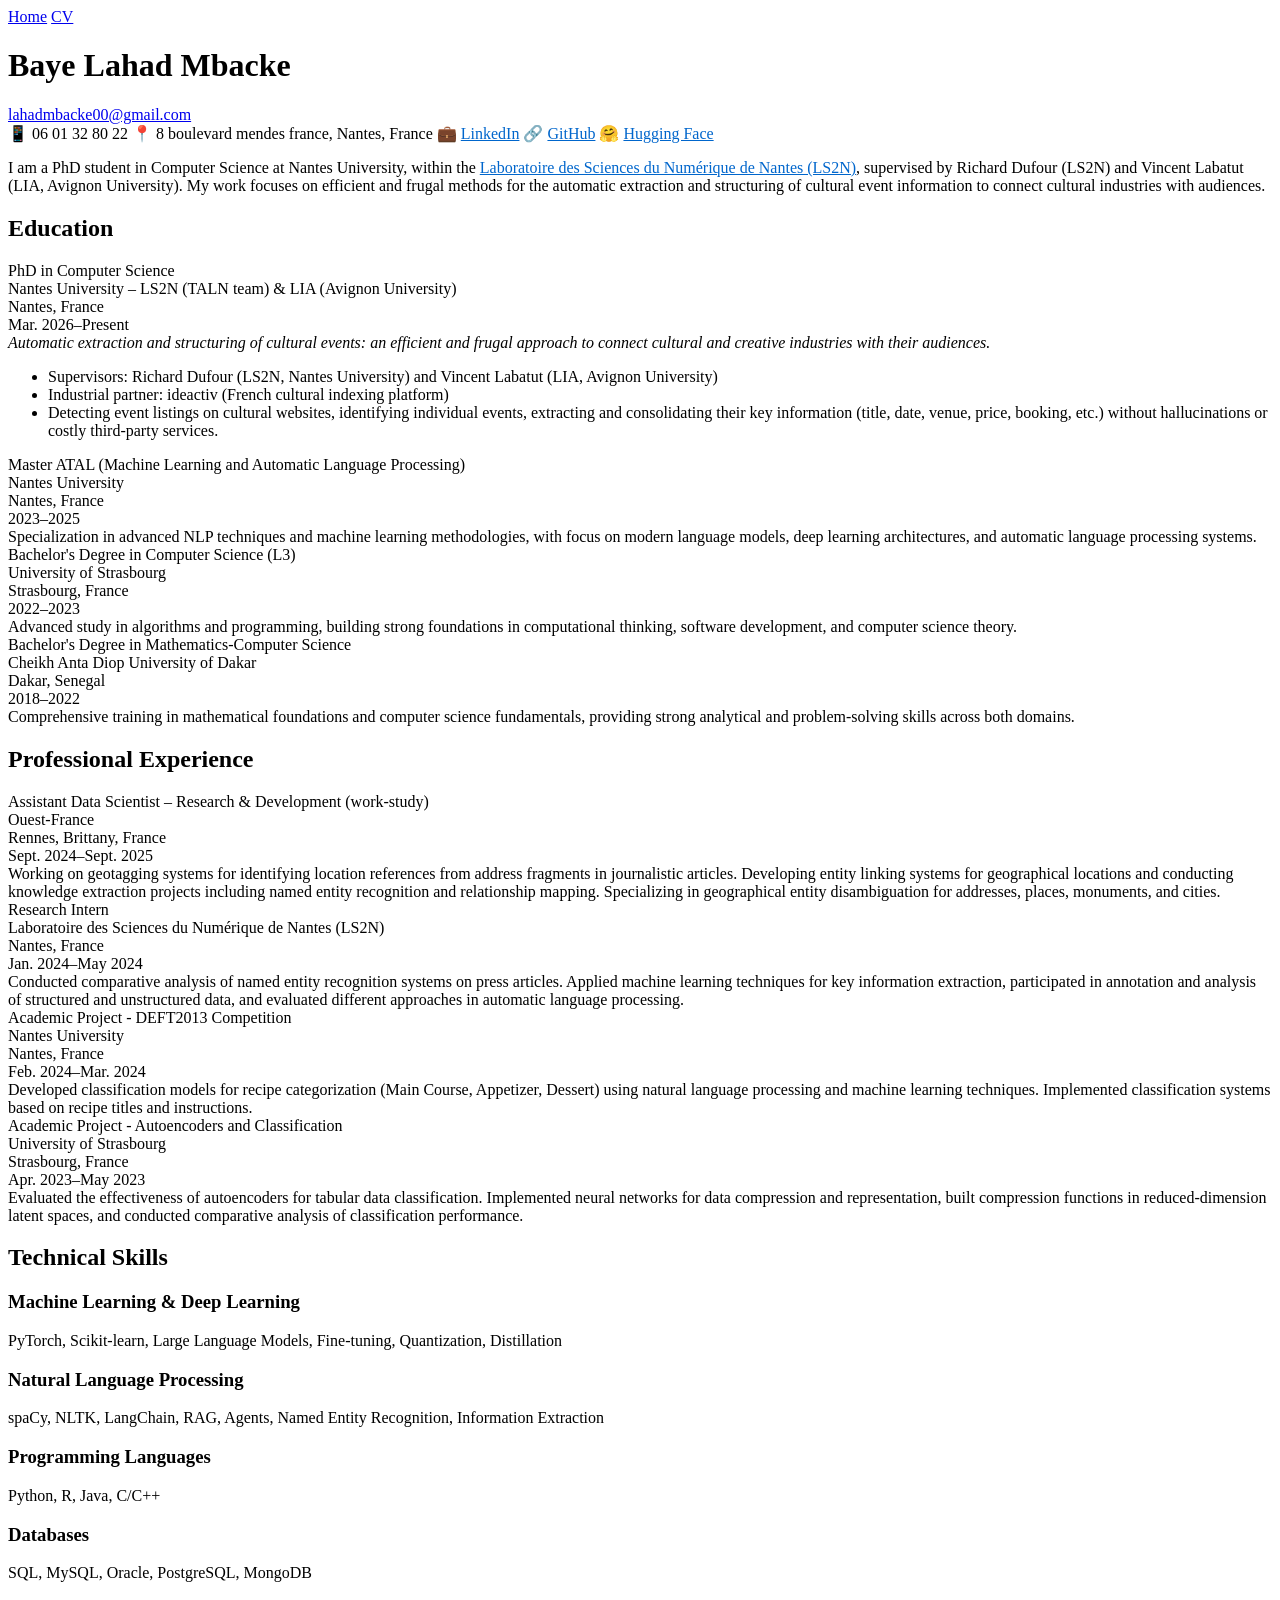
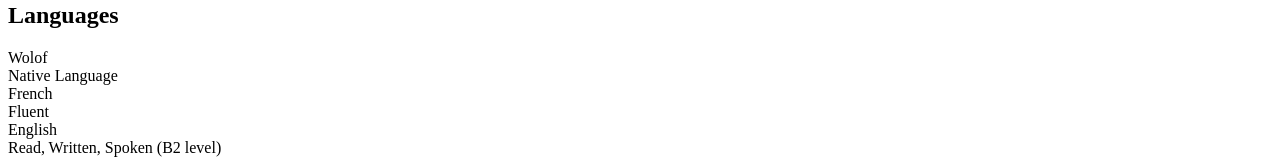
==== commit 7f07af3e: "Update portfolio and CV for PhD start (March 2026) - Fix unclosed div in the PhD education entry - A" ====
--- a/index.html
+++ b/index.html
@@ -34,16 +34,18 @@
         </div>
         
         <p class="bio">
-            I am a Phd student at Nantes University, my work focused on efficient and frugal 
-            methods for the automatic extraction and structuring of cultural event information
-            to connect cultural industries with audiences.
+            I am a PhD student in Computer Science at Nantes University, within the
+            <a href="https://www.ls2n.fr/equipe/taln/" style="color: #0066cc;">Laboratoire des Sciences du Numérique de Nantes (LS2N)</a>,
+            supervised by Richard Dufour (LS2N) and Vincent Labatut (LIA, Avignon University).
+            My work focuses on efficient and frugal methods for the automatic extraction and structuring
+            of cultural event information to connect cultural industries with audiences.
         </p>
         
         <!-- <p class="trajectory">
             <strong>trajectory:</strong> Bachelor's in Mathematics-Computer Science at <span><a href="https://www.ucad.sn/" style="color: #0066cc;">Cheikh Anta Diop University Dakar (Senegal)</a></span>, 
             → Bachelor's in Computer Science at <span><a href="https://www.unistra.fr/" style="color: #0066cc;">University of Strasbourg (France)</a></span>
             → Master's student in ATAL at <span><a href="https://www.univ-nantes.fr/" style="color: #0066cc;">Nantes University (France)</a></span> → Research intern at <span><a href="https://www.ls2n.fr/equipe/taln/" style="color: #0066cc;">Laboratoire des sciences du numérique de Nantes</a></span>
-            → Assistant Data Scientist | R&D at <span><a href="https://www.ouest-france.fr/" style="color: #0066cc;">Ouest-France (France).</a></span>
+            → Assistant Data Scientist | R&D (2024–2025) at <span><a href="https://www.ouest-france.fr/" style="color: #0066cc;">Ouest-France (France).</a></span>
             → PhD student at <span><a href="https://www.univ-nantes.fr/" style="color: #0066cc;">Nantes University (France)</a></span>, within the <span><a href="https://www.ls2n.fr/equipe/taln/" style="color: #0066cc;">Laboratoire des Sciences du Numérique de Nantes (LS2N)</a></span>.
         </p> -->
     </div>
@@ -54,14 +56,21 @@
          <div class="education-item">
             <div class="item-header">
                 <div>
-                    <div class="item-title">PhD candidate </div>
-                    <div class="item-institution">Nantes University</div>
-                    <div class="item-location">Nantes, France</div>
-                </div>
-                <div class="item-date">2026</div>
-            </div>
-            <div class="item-description">
-            PhD research on efficient and frugal methods for the automatic extraction and structuring of cultural event information to connect cultural industries with audiences.        </div>
+                    <div class="item-title">PhD in Computer Science</div>
+                    <div class="item-institution">Nantes University – LS2N (TALN team) &amp; LIA (Avignon University)</div>
+                    <div class="item-location">Nantes, France</div>
+                </div>
+                <div class="item-date">Mar. 2026–Present</div>
+            </div>
+            <div class="item-description">
+                <em>Automatic extraction and structuring of cultural events: an efficient and frugal approach to connect cultural and creative industries with their audiences.</em>
+                <ul>
+                    <li>Supervisors: Richard Dufour (LS2N, Nantes University) and Vincent Labatut (LIA, Avignon University)</li>
+                    <li>Industrial partner: ideactiv (French cultural indexing platform)</li>
+                    <li>Detecting event listings on cultural websites, identifying individual events, extracting and consolidating their key information (title, date, venue, price, booking, etc.) without hallucinations or costly third-party services.</li>
+                </ul>
+            </div>
+        </div>
         
         <div class="education-item">
             <div class="item-header">
@@ -112,11 +121,11 @@
         <div class="experience-item">
             <div class="item-header">
                 <div>
-                    <div class="item-title">Assistant Data Scientist – Research & Development</div>
+                    <div class="item-title">Assistant Data Scientist – Research &amp; Development (work-study)</div>
                     <div class="item-institution">Ouest-France</div>
                     <div class="item-location">Rennes, Brittany, France</div>
                 </div>
-                <div class="item-date">Sept. 2024–Present</div>
+                <div class="item-date">Sept. 2024–Sept. 2025</div>
             </div>
             <div class="item-description">
                 Working on geotagging systems for identifying location references from address fragments in journalistic articles. Developing entity linking systems for geographical locations and conducting knowledge extraction projects including named entity recognition and relationship mapping. Specializing in geographical entity disambiguation for addresses, places, monuments, and cities.
@@ -166,6 +175,28 @@
         </div>
     </div>
 
+
+    <div class="section">
+        <h2>Technical Skills</h2>
+        <div class="skills-section">
+            <div class="skill-category">
+                <h3>Machine Learning &amp; Deep Learning</h3>
+                <div class="skill-list">PyTorch, Scikit-learn, Large Language Models, Fine-tuning, Quantization, Distillation</div>
+            </div>
+            <div class="skill-category">
+                <h3>Natural Language Processing</h3>
+                <div class="skill-list">spaCy, NLTK, LangChain, RAG, Agents, Named Entity Recognition, Information Extraction</div>
+            </div>
+            <div class="skill-category">
+                <h3>Programming Languages</h3>
+                <div class="skill-list">Python, R, Java, C/C++</div>
+            </div>
+            <div class="skill-category">
+                <h3>Databases</h3>
+                <div class="skill-list">SQL, MySQL, Oracle, PostgreSQL, MongoDB</div>
+            </div>
+        </div>
+    </div>
 
     <div class="section">
         <h2>Languages</h2>
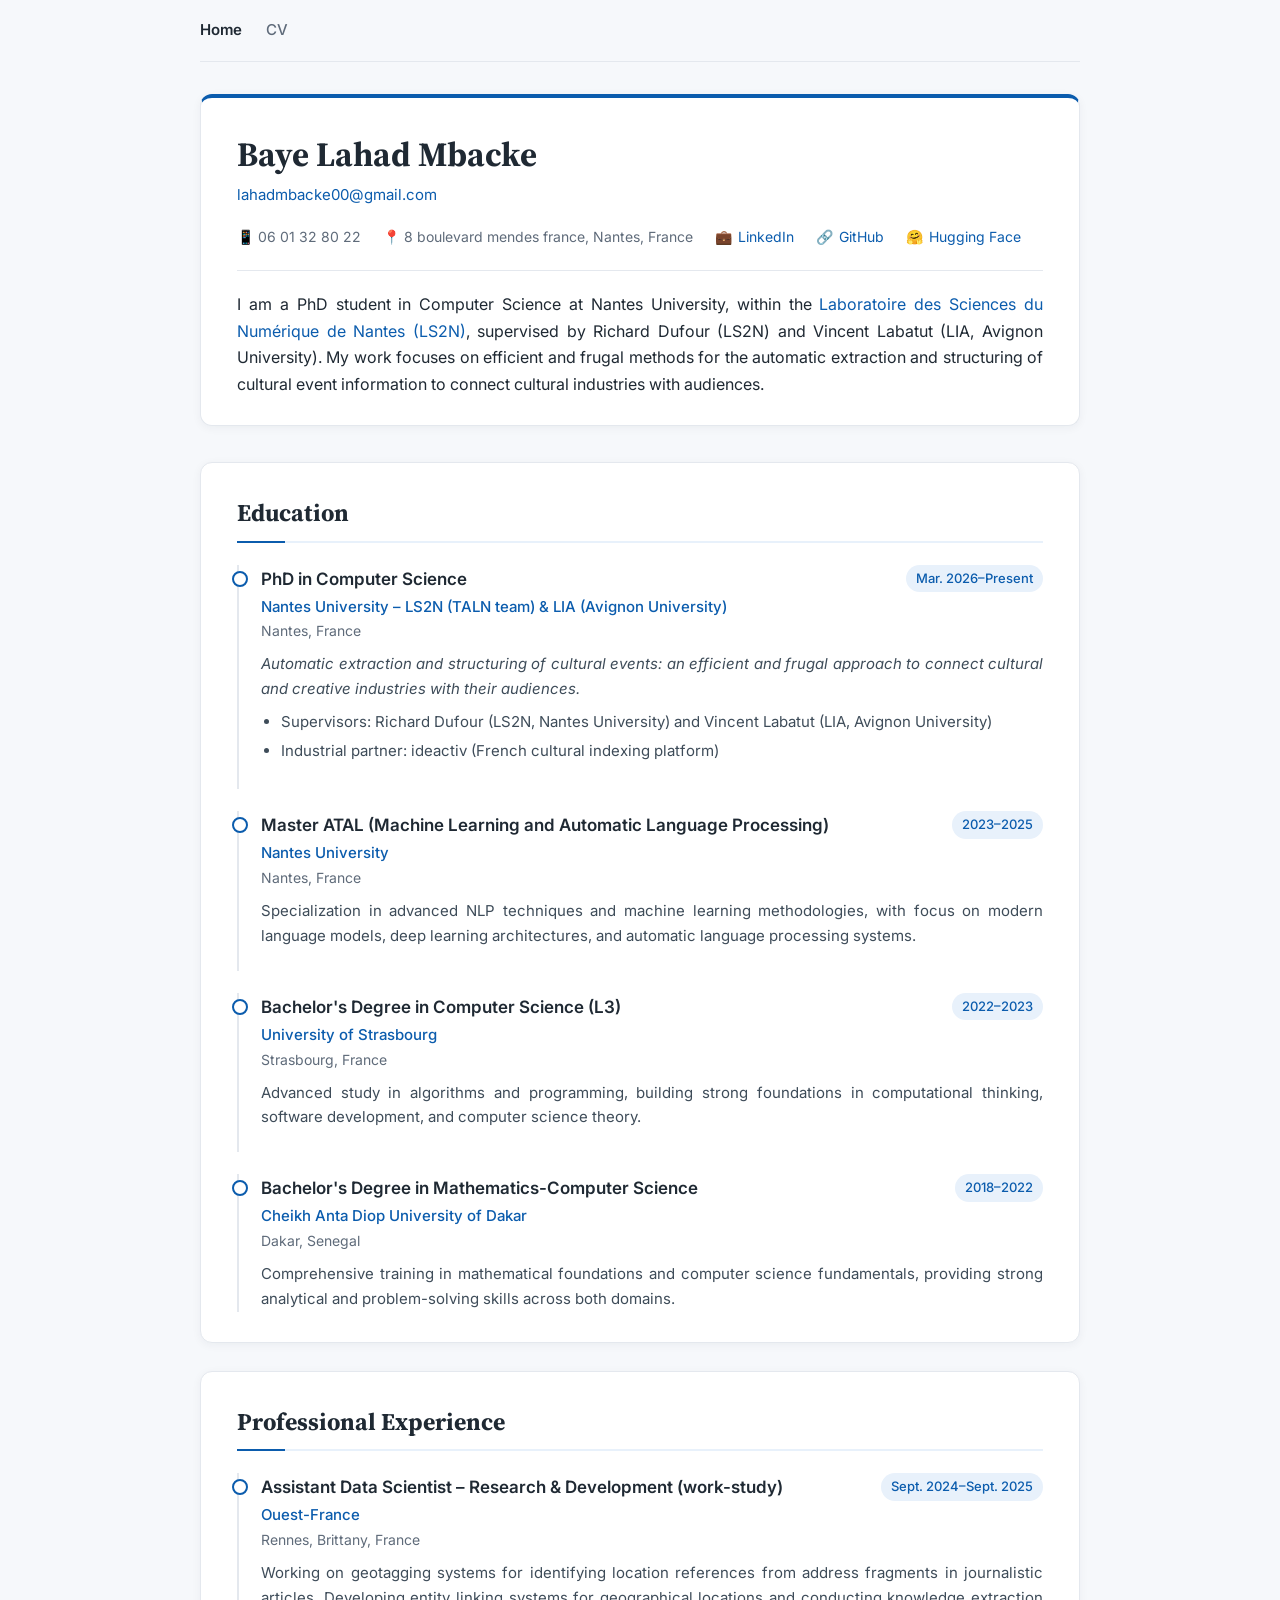
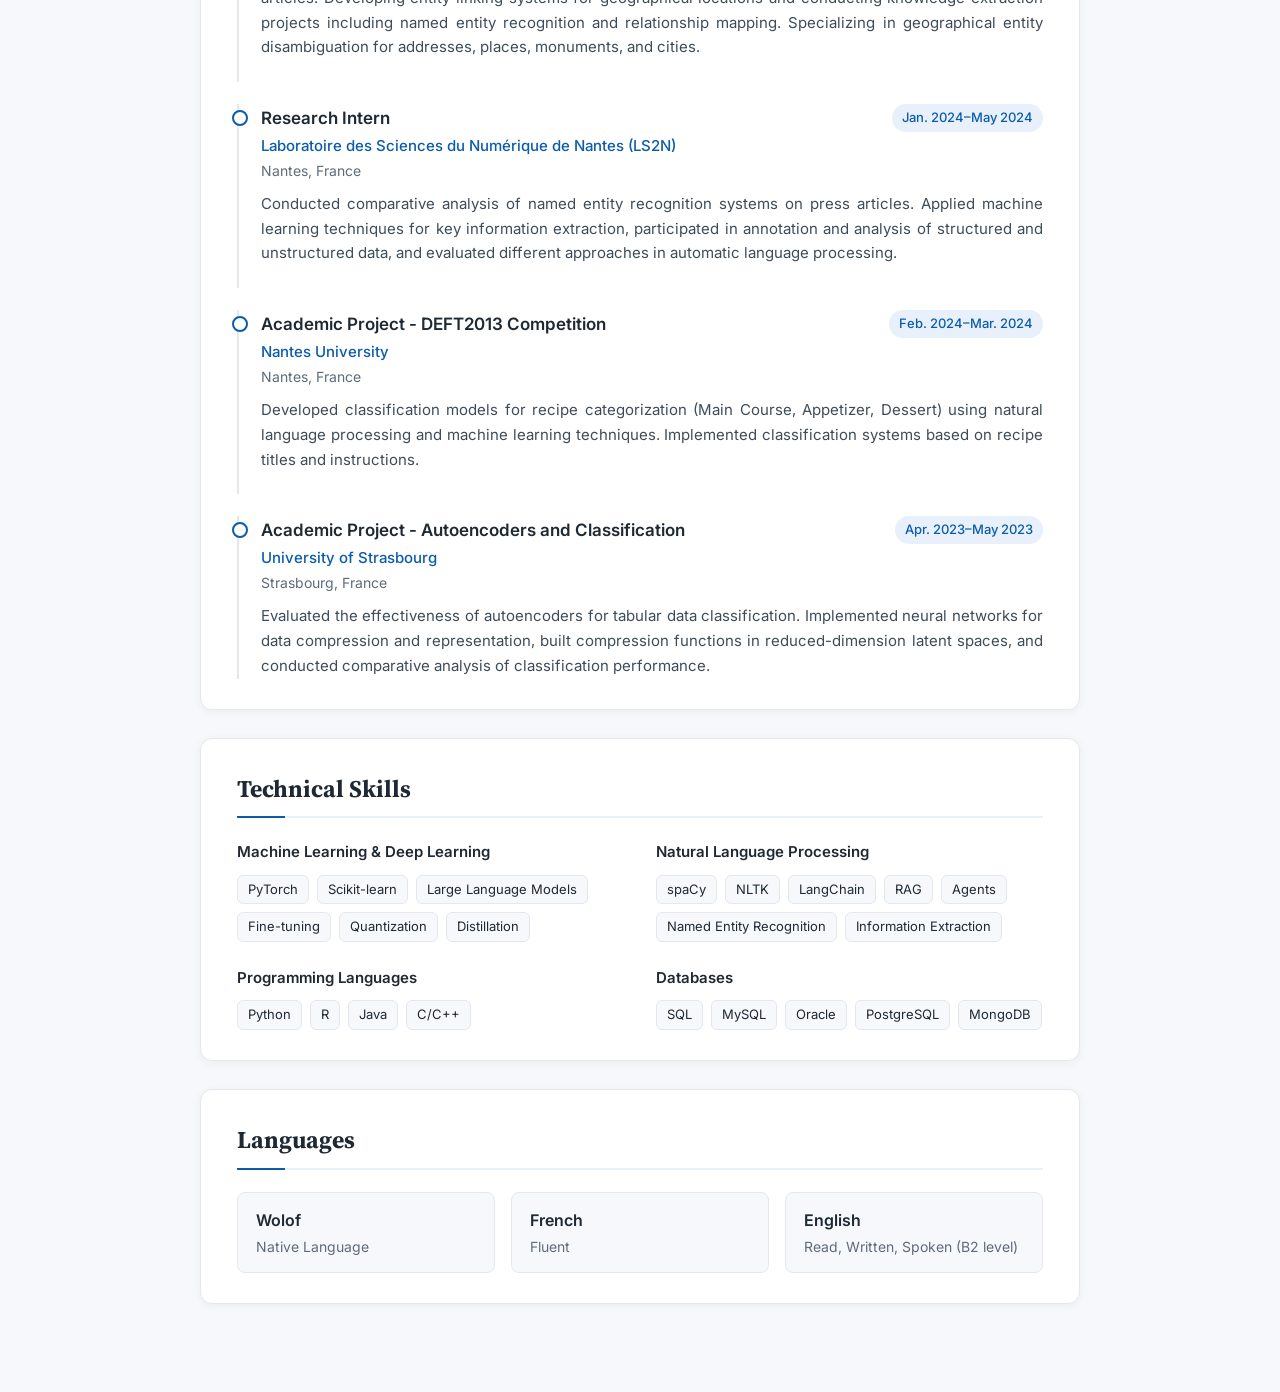
==== commit 7974af35: "Refresh portfolio styling and trim PhD description - Card layout, timeline entries, date badges and " ====
--- a/index.html
+++ b/index.html
@@ -3,6 +3,9 @@
 <head>
     <meta charset="UTF-8">
     <meta name="viewport" content="width=device-width, initial-scale=1.0">
+    <link rel="preconnect" href="https://fonts.googleapis.com">
+    <link rel="preconnect" href="https://fonts.gstatic.com" crossorigin>
+    <link href="https://fonts.googleapis.com/css2?family=Inter:wght@400;500;600;700&family=Source+Serif+4:wght@600;700&display=swap" rel="stylesheet">
     <link rel="stylesheet" href="style.css">
 
 
@@ -27,26 +30,26 @@
         <div class="contact-info">
             <span>📱 06 01 32 80 22</span>
             <span>📍 8 boulevard mendes france, Nantes, France</span>
-            <span>💼 <a href="https://linkedin.com/in/baye-lahad-mbacke" style="color: #0066cc;">LinkedIn</a></span>
-            <span>🔗 <a href="https://github.com/LahadMbacke" style="color: #0066cc;">GitHub</a></span>
-            <span>🤗 <a href="https://huggingface.co/Lahad" style="color: #0066cc;">Hugging Face</a></span>
+            <span>💼 <a href="https://linkedin.com/in/baye-lahad-mbacke">LinkedIn</a></span>
+            <span>🔗 <a href="https://github.com/LahadMbacke">GitHub</a></span>
+            <span>🤗 <a href="https://huggingface.co/Lahad">Hugging Face</a></span>
 
         </div>
         
         <p class="bio">
             I am a PhD student in Computer Science at Nantes University, within the
-            <a href="https://www.ls2n.fr/equipe/taln/" style="color: #0066cc;">Laboratoire des Sciences du Numérique de Nantes (LS2N)</a>,
+            <a href="https://www.ls2n.fr/equipe/taln/">Laboratoire des Sciences du Numérique de Nantes (LS2N)</a>,
             supervised by Richard Dufour (LS2N) and Vincent Labatut (LIA, Avignon University).
             My work focuses on efficient and frugal methods for the automatic extraction and structuring
             of cultural event information to connect cultural industries with audiences.
         </p>
         
         <!-- <p class="trajectory">
-            <strong>trajectory:</strong> Bachelor's in Mathematics-Computer Science at <span><a href="https://www.ucad.sn/" style="color: #0066cc;">Cheikh Anta Diop University Dakar (Senegal)</a></span>, 
-            → Bachelor's in Computer Science at <span><a href="https://www.unistra.fr/" style="color: #0066cc;">University of Strasbourg (France)</a></span>
-            → Master's student in ATAL at <span><a href="https://www.univ-nantes.fr/" style="color: #0066cc;">Nantes University (France)</a></span> → Research intern at <span><a href="https://www.ls2n.fr/equipe/taln/" style="color: #0066cc;">Laboratoire des sciences du numérique de Nantes</a></span>
-            → Assistant Data Scientist | R&D (2024–2025) at <span><a href="https://www.ouest-france.fr/" style="color: #0066cc;">Ouest-France (France).</a></span>
-            → PhD student at <span><a href="https://www.univ-nantes.fr/" style="color: #0066cc;">Nantes University (France)</a></span>, within the <span><a href="https://www.ls2n.fr/equipe/taln/" style="color: #0066cc;">Laboratoire des Sciences du Numérique de Nantes (LS2N)</a></span>.
+            <strong>trajectory:</strong> Bachelor's in Mathematics-Computer Science at <span><a href="https://www.ucad.sn/">Cheikh Anta Diop University Dakar (Senegal)</a></span>, 
+            → Bachelor's in Computer Science at <span><a href="https://www.unistra.fr/">University of Strasbourg (France)</a></span>
+            → Master's student in ATAL at <span><a href="https://www.univ-nantes.fr/">Nantes University (France)</a></span> → Research intern at <span><a href="https://www.ls2n.fr/equipe/taln/">Laboratoire des sciences du numérique de Nantes</a></span>
+            → Assistant Data Scientist | R&D (2024–2025) at <span><a href="https://www.ouest-france.fr/">Ouest-France (France).</a></span>
+            → PhD student at <span><a href="https://www.univ-nantes.fr/">Nantes University (France)</a></span>, within the <span><a href="https://www.ls2n.fr/equipe/taln/">Laboratoire des Sciences du Numérique de Nantes (LS2N)</a></span>.
         </p> -->
     </div>
 
@@ -67,7 +70,6 @@
                 <ul>
                     <li>Supervisors: Richard Dufour (LS2N, Nantes University) and Vincent Labatut (LIA, Avignon University)</li>
                     <li>Industrial partner: ideactiv (French cultural indexing platform)</li>
-                    <li>Detecting event listings on cultural websites, identifying individual events, extracting and consolidating their key information (title, date, venue, price, booking, etc.) without hallucinations or costly third-party services.</li>
                 </ul>
             </div>
         </div>
@@ -181,19 +183,19 @@
         <div class="skills-section">
             <div class="skill-category">
                 <h3>Machine Learning &amp; Deep Learning</h3>
-                <div class="skill-list">PyTorch, Scikit-learn, Large Language Models, Fine-tuning, Quantization, Distillation</div>
+                <div class="skill-list"><span class="tag">PyTorch</span><span class="tag">Scikit-learn</span><span class="tag">Large Language Models</span><span class="tag">Fine-tuning</span><span class="tag">Quantization</span><span class="tag">Distillation</span></div>
             </div>
             <div class="skill-category">
                 <h3>Natural Language Processing</h3>
-                <div class="skill-list">spaCy, NLTK, LangChain, RAG, Agents, Named Entity Recognition, Information Extraction</div>
+                <div class="skill-list"><span class="tag">spaCy</span><span class="tag">NLTK</span><span class="tag">LangChain</span><span class="tag">RAG</span><span class="tag">Agents</span><span class="tag">Named Entity Recognition</span><span class="tag">Information Extraction</span></div>
             </div>
             <div class="skill-category">
                 <h3>Programming Languages</h3>
-                <div class="skill-list">Python, R, Java, C/C++</div>
+                <div class="skill-list"><span class="tag">Python</span><span class="tag">R</span><span class="tag">Java</span><span class="tag">C/C++</span></div>
             </div>
             <div class="skill-category">
                 <h3>Databases</h3>
-                <div class="skill-list">SQL, MySQL, Oracle, PostgreSQL, MongoDB</div>
+                <div class="skill-list"><span class="tag">SQL</span><span class="tag">MySQL</span><span class="tag">Oracle</span><span class="tag">PostgreSQL</span><span class="tag">MongoDB</span></div>
             </div>
         </div>
     </div>
--- a/style.css
+++ b/style.css
@@ -0,0 +1,311 @@
+:root {
+    --text: #1f2933;
+    --muted: #5f6b7a;
+    --accent: #0b5cad;
+    --accent-soft: #e8f1fb;
+    --border: #e4e8ee;
+    --bg: #f6f8fb;
+    --card: #ffffff;
+}
+
+* {
+    margin: 0;
+    padding: 0;
+    box-sizing: border-box;
+}
+
+body {
+    font-family: 'Inter', -apple-system, 'Segoe UI', Roboto, sans-serif;
+    line-height: 1.65;
+    color: var(--text);
+    background: var(--bg);
+    max-width: 920px;
+    margin: 0 auto;
+    padding: 0 20px 60px;
+}
+
+a {
+    color: var(--accent);
+    text-decoration: none;
+}
+
+a:hover {
+    text-decoration: underline;
+}
+
+/* Navigation */
+.nav {
+    position: sticky;
+    top: 0;
+    z-index: 10;
+    display: flex;
+    gap: 24px;
+    padding: 18px 0;
+    margin-bottom: 32px;
+    background: rgba(246, 248, 251, 0.92);
+    backdrop-filter: blur(6px);
+    border-bottom: 1px solid var(--border);
+}
+
+.nav a {
+    font-size: 15px;
+    font-weight: 500;
+    color: var(--muted);
+}
+
+.nav a:hover {
+    color: var(--accent);
+    text-decoration: none;
+}
+
+.nav a.active {
+    color: var(--text);
+    font-weight: 600;
+}
+
+/* Header */
+.header {
+    background: var(--card);
+    border: 1px solid var(--border);
+    border-top: 4px solid var(--accent);
+    border-radius: 12px;
+    padding: 36px 36px 28px;
+    margin-bottom: 36px;
+    box-shadow: 0 2px 10px rgba(15, 35, 60, 0.05);
+}
+
+.name {
+    font-family: 'Source Serif 4', Georgia, serif;
+    font-size: 34px;
+    font-weight: 700;
+    line-height: 1.2;
+    margin-bottom: 6px;
+}
+
+.email {
+    display: inline-block;
+    font-size: 15px;
+    margin-bottom: 4px;
+}
+
+.contact-info {
+    display: flex;
+    gap: 10px 22px;
+    flex-wrap: wrap;
+    margin: 14px 0 22px;
+    color: var(--muted);
+    font-size: 14px;
+}
+
+.contact-info span {
+    display: flex;
+    align-items: center;
+    gap: 6px;
+}
+
+.bio {
+    font-size: 16px;
+    text-align: justify;
+    padding-top: 20px;
+    border-top: 1px solid var(--border);
+}
+
+.trajectory {
+    font-size: 15px;
+    color: var(--muted);
+    font-style: italic;
+}
+
+.trajectory strong {
+    color: var(--text);
+}
+
+/* Sections */
+.section {
+    background: var(--card);
+    border: 1px solid var(--border);
+    border-radius: 12px;
+    padding: 30px 36px;
+    margin-bottom: 28px;
+    box-shadow: 0 2px 10px rgba(15, 35, 60, 0.05);
+}
+
+.section h2 {
+    font-family: 'Source Serif 4', Georgia, serif;
+    font-size: 24px;
+    margin-bottom: 22px;
+    padding-bottom: 8px;
+    border-bottom: 2px solid var(--accent-soft);
+    position: relative;
+}
+
+.section h2::after {
+    content: "";
+    position: absolute;
+    left: 0;
+    bottom: -2px;
+    width: 48px;
+    height: 2px;
+    background: var(--accent);
+}
+
+/* Timeline entries */
+.education-item, .experience-item {
+    position: relative;
+    padding: 0 0 22px 22px;
+    margin-bottom: 22px;
+    border-left: 2px solid var(--border);
+}
+
+.education-item::before, .experience-item::before {
+    content: "";
+    position: absolute;
+    left: -7px;
+    top: 6px;
+    width: 12px;
+    height: 12px;
+    border-radius: 50%;
+    background: var(--card);
+    border: 2px solid var(--accent);
+}
+
+.education-item:last-child, .experience-item:last-child {
+    margin-bottom: 0;
+    padding-bottom: 0;
+}
+
+.item-header {
+    display: flex;
+    justify-content: space-between;
+    align-items: flex-start;
+    gap: 16px;
+}
+
+.item-title {
+    font-size: 17px;
+    font-weight: 600;
+    margin-bottom: 2px;
+}
+
+.item-institution {
+    font-size: 15px;
+    font-weight: 500;
+    color: var(--accent);
+}
+
+.item-location {
+    color: var(--muted);
+    font-size: 14px;
+}
+
+.item-date {
+    flex-shrink: 0;
+    font-size: 13px;
+    font-weight: 500;
+    color: var(--accent);
+    background: var(--accent-soft);
+    padding: 3px 10px;
+    border-radius: 999px;
+    white-space: nowrap;
+}
+
+.item-description {
+    color: #3e4c59;
+    font-size: 15px;
+    text-align: justify;
+    margin-top: 10px;
+}
+
+.item-description ul {
+    margin: 8px 0 0 20px;
+}
+
+.item-description li {
+    margin-bottom: 4px;
+}
+
+/* Skills */
+.skills-section {
+    display: grid;
+    grid-template-columns: repeat(auto-fit, minmax(260px, 1fr));
+    gap: 24px 32px;
+}
+
+.skill-category h3 {
+    font-size: 15px;
+    font-weight: 600;
+    margin-bottom: 10px;
+}
+
+.skill-list {
+    display: flex;
+    flex-wrap: wrap;
+    gap: 8px;
+}
+
+.tag {
+    font-size: 13px;
+    color: var(--text);
+    background: var(--bg);
+    border: 1px solid var(--border);
+    padding: 3px 10px;
+    border-radius: 6px;
+}
+
+/* Languages */
+.languages-section {
+    display: flex;
+    gap: 16px;
+    flex-wrap: wrap;
+}
+
+.language-item {
+    flex: 1 1 180px;
+    padding: 14px 18px;
+    background: var(--bg);
+    border: 1px solid var(--border);
+    border-radius: 8px;
+}
+
+.language-name {
+    font-weight: 600;
+    margin-bottom: 2px;
+}
+
+.language-level {
+    color: var(--muted);
+    font-size: 14px;
+}
+
+.interests-section p {
+    color: var(--muted);
+    font-size: 15px;
+    margin-bottom: 10px;
+}
+
+@media (max-width: 768px) {
+    body {
+        padding: 0 16px 40px;
+    }
+
+    .nav {
+        gap: 16px;
+    }
+
+    .header, .section {
+        padding: 24px 20px;
+    }
+
+    .name {
+        font-size: 28px;
+    }
+
+    .item-header {
+        flex-direction: column;
+        gap: 6px;
+    }
+
+    .bio, .item-description {
+        text-align: left;
+    }
+}
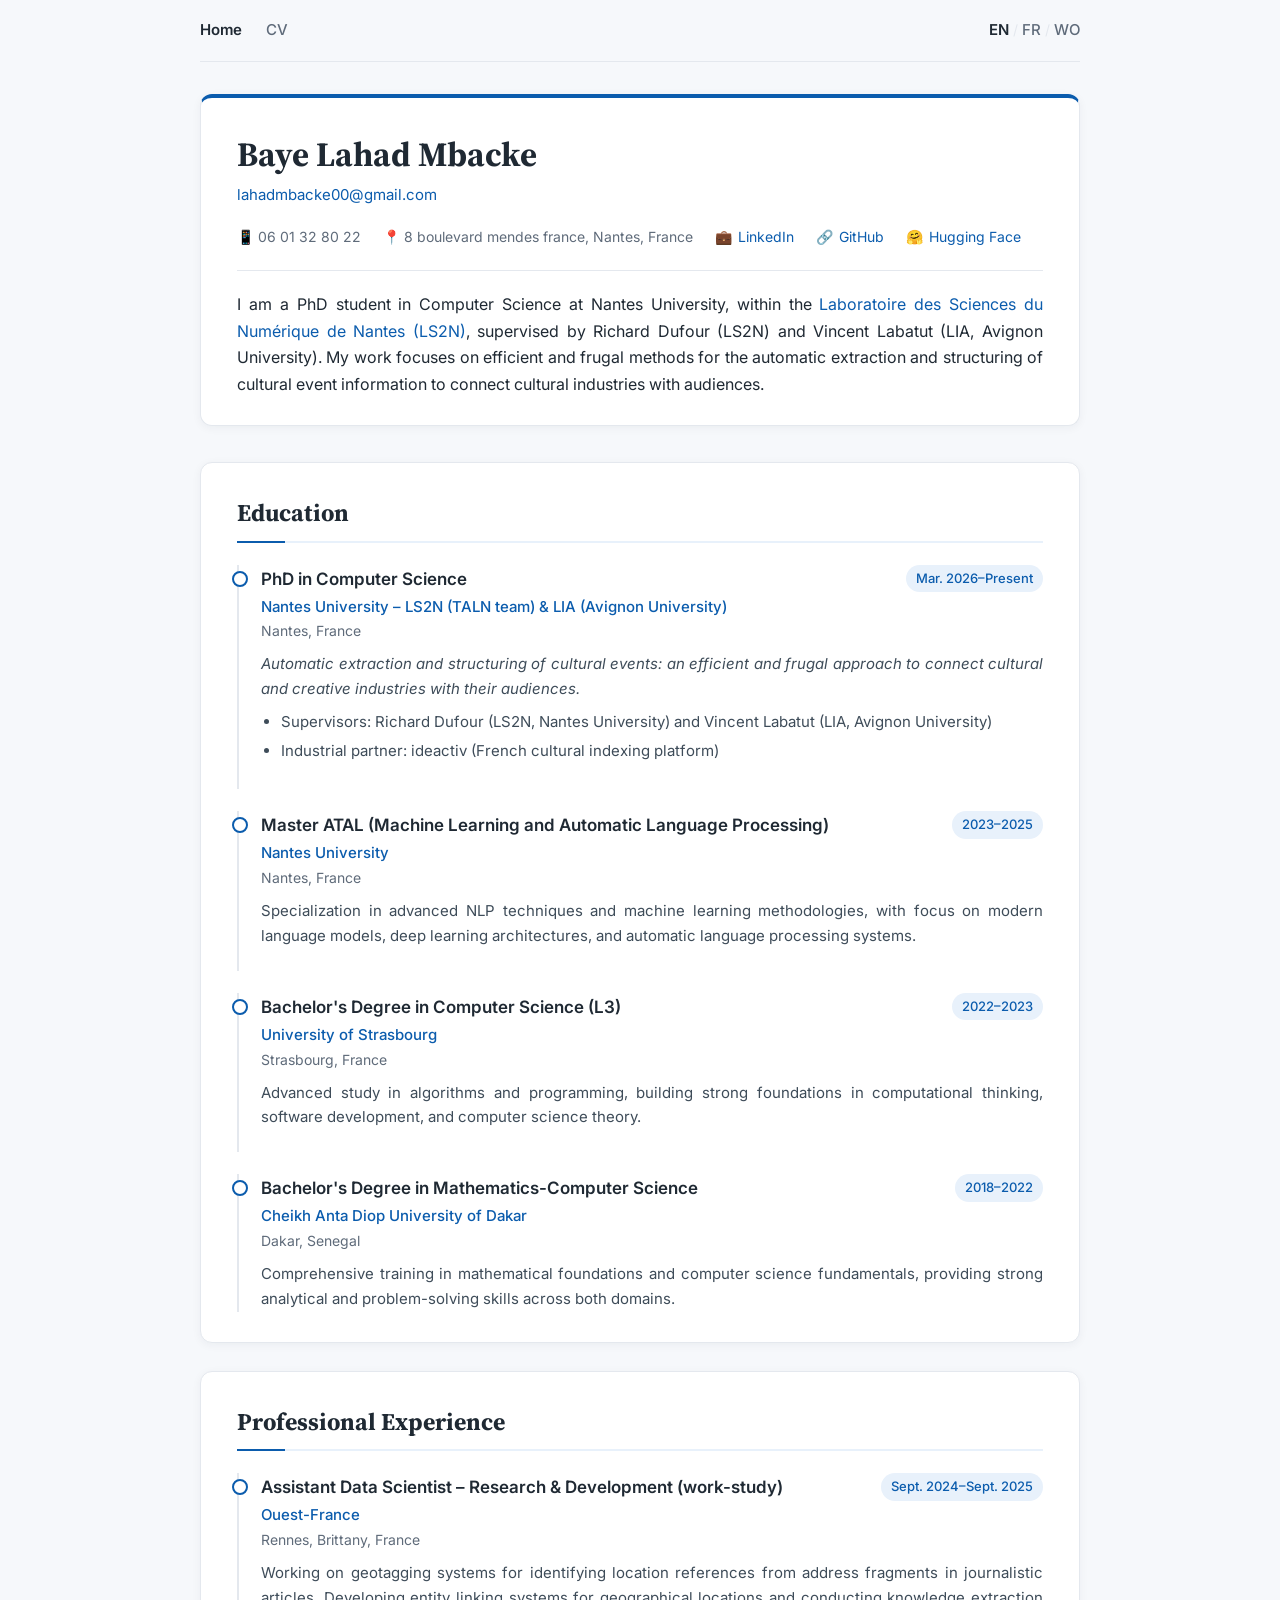
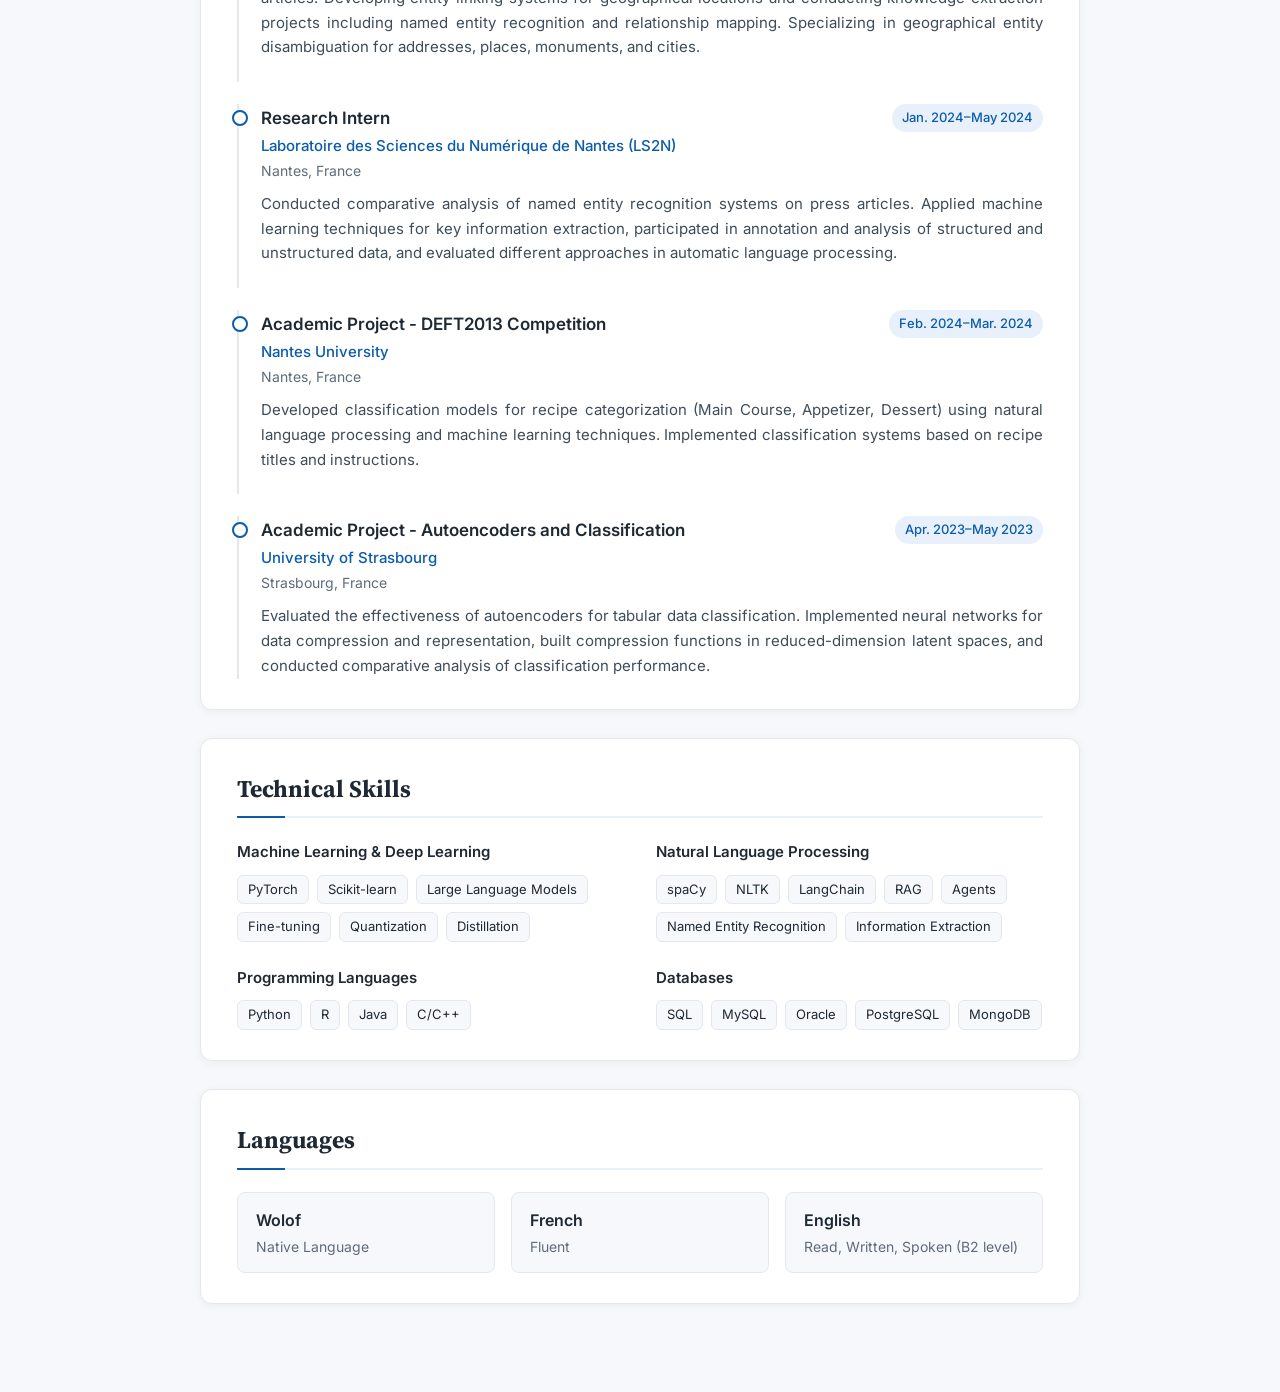
==== commit 204bf100: "Add French and Wolof versions of the portfolio, bilingual CV - fr.html and wo.html with EN / FR / WO" ====
--- a/index.html
+++ b/index.html
@@ -20,7 +20,8 @@
         <a href="#">Code & Data</a>
         <a href="#">Students</a>
         <a href="#">Service</a> -->
-         <a href="Resume_PHD.pdf" target="_blank">CV</a>
+         <a href="Resume_PHD_en.pdf" target="_blank">CV</a>
+         <span class="lang-switch"><a href="index.html" class="current" hreflang="en">EN</a> / <a href="fr.html" hreflang="fr">FR</a> / <a href="wo.html" hreflang="wo">WO</a></span>
     </nav>
 
     <div class="header">
--- a/style.css
+++ b/style.css
@@ -309,3 +309,14 @@
         text-align: left;
     }
 }
+
+.lang-switch {
+    margin-left: auto;
+    font-size: 14px;
+    color: var(--border);
+}
+
+.nav .lang-switch a.current {
+    color: var(--text);
+    font-weight: 600;
+}
